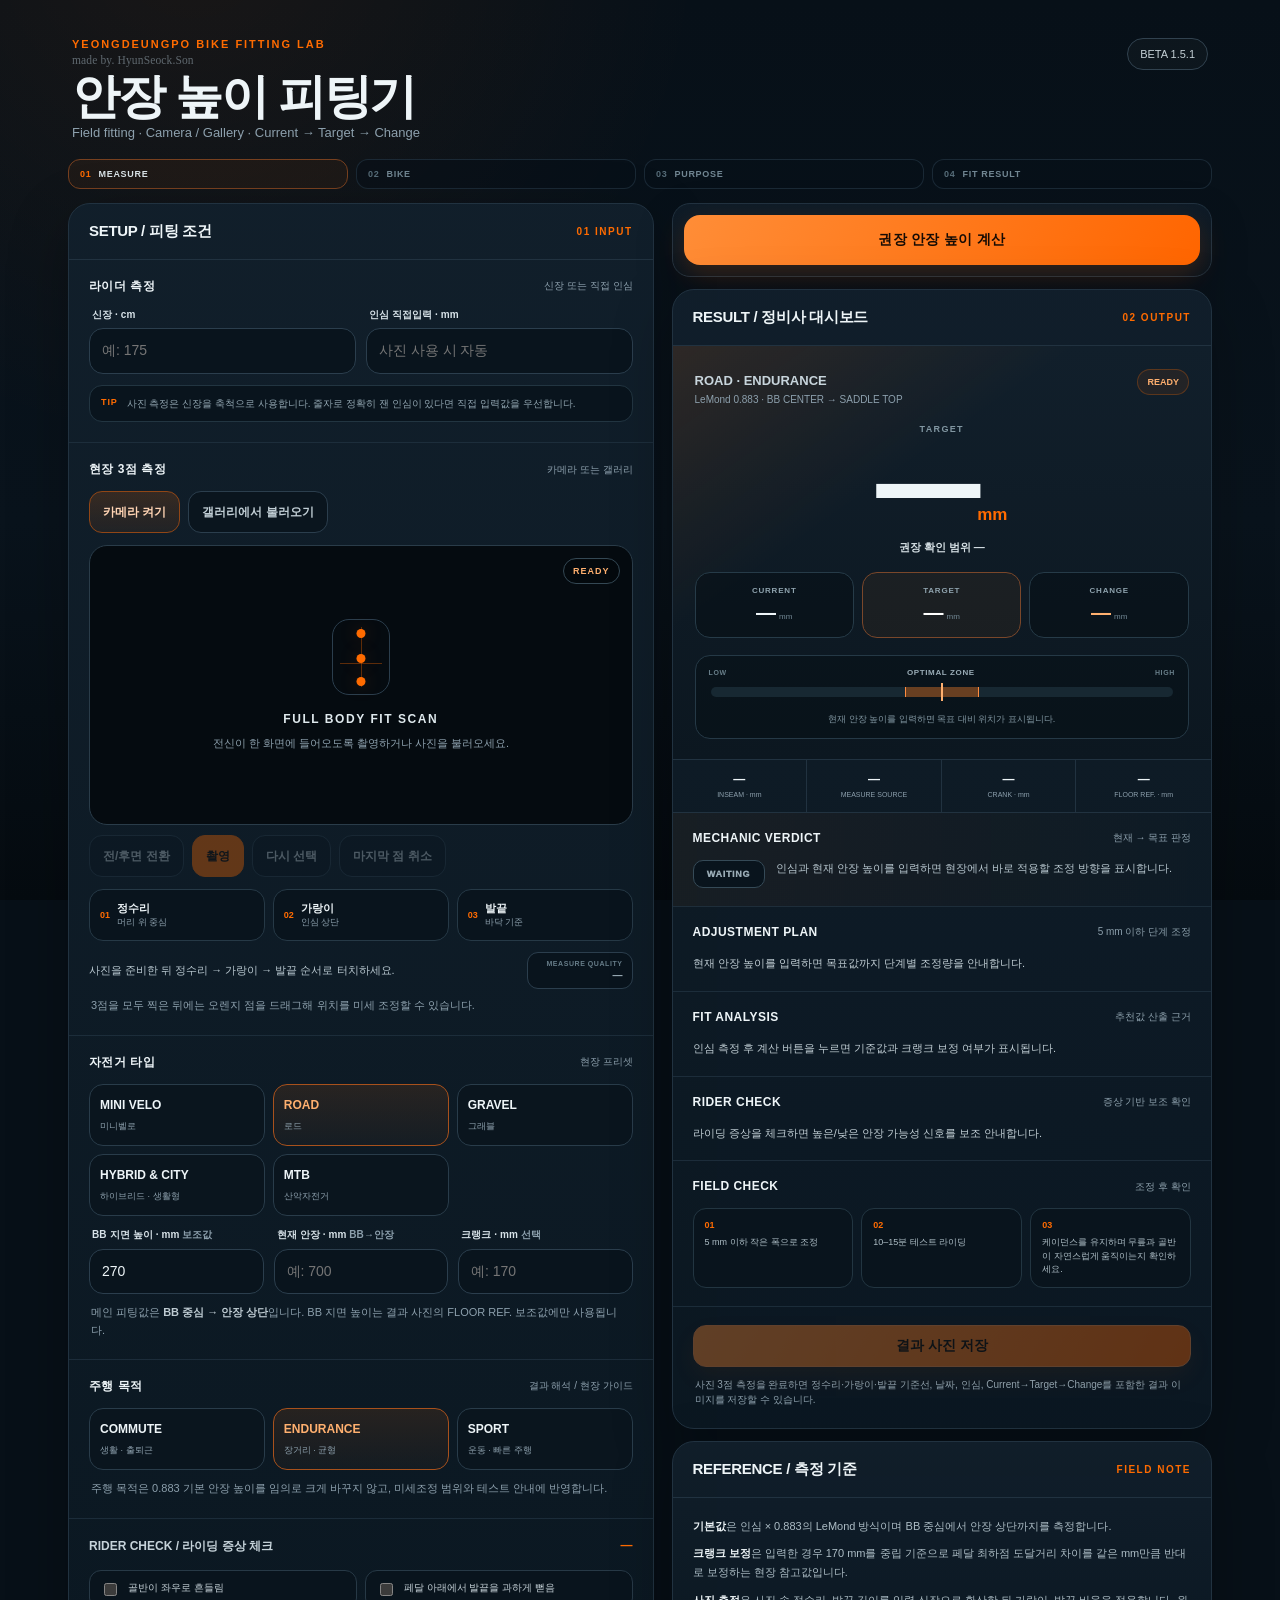
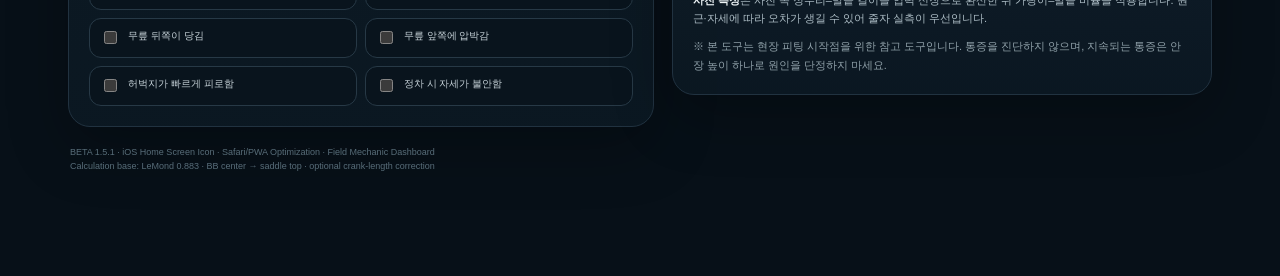
==== index.html @ a68b68be "Add files via upload Beta 1.5.1 — Add iOS home screen icon & Safari PWA polish." ====
<!doctype html>
<html lang="ko">
<head>
  <meta charset="utf-8">
  <meta name="viewport" content="width=device-width, initial-scale=1, viewport-fit=cover">
  <meta name="theme-color" content="#02070b">
  <meta name="color-scheme" content="dark">
  <meta name="application-name" content="Bike Fitting Lab">
  <meta name="apple-mobile-web-app-capable" content="yes">
  <meta name="apple-mobile-web-app-status-bar-style" content="black-translucent">
  <meta name="apple-mobile-web-app-title" content="Bike Fitting Lab">
  <meta name="mobile-web-app-capable" content="yes">
  <meta name="format-detection" content="telephone=no">
  <meta name="description" content="영등포 현장형 자전거 안장 높이 피팅 도구. 카메라·갤러리 3점 인심 측정, Current→Target→Change, 정비사 조정 가이드, 결과 사진 저장.">
  <title>YEONGDEUNGPO BIKE FITTING LAB — Beta 1.5.1</title>
  <link rel="manifest" href="./manifest.webmanifest">
  <link rel="apple-touch-icon" href="./apple-touch-icon.png">
  <link rel="apple-touch-icon" sizes="180x180" href="./icons/apple-touch-icon-180.png">
  <link rel="apple-touch-icon" sizes="167x167" href="./icons/apple-touch-icon-167.png">
  <link rel="apple-touch-icon" sizes="152x152" href="./icons/apple-touch-icon-152.png">
  <link rel="apple-touch-icon" sizes="120x120" href="./icons/apple-touch-icon-120.png">
  <link rel="icon" href="./favicon.ico" sizes="any">
  <link rel="icon" type="image/png" sizes="48x48" href="./icons/favicon-48.png">
  <link rel="icon" type="image/png" sizes="32x32" href="./icons/favicon-32.png">
  <link rel="icon" type="image/png" sizes="16x16" href="./icons/favicon-16.png">
  <link rel="stylesheet" href="./style.css">
</head>
<body>
  <div class="wrap">
    <header class="topbar">
      <div class="brand">
        <small>YEONGDEUNGPO BIKE FITTING LAB</small>
        <div class="signature">made by. HyunSeock.Son</div>
        <h1>안장 높이 피팅기</h1>
        <p>Field fitting · Camera / Gallery · Current → Target → Change</p>
      </div>
      <div class="badge" aria-label="Beta version">BETA 1.5.1</div>
    </header>

    <nav class="flowbar" aria-label="피팅 순서">
      <span class="flow active"><b>01</b> MEASURE</span>
      <span class="flow"><b>02</b> BIKE</span>
      <span class="flow"><b>03</b> PURPOSE</span>
      <span class="flow"><b>04</b> FIT RESULT</span>
    </nav>

    <aside class="ios-install-tip" id="installTip" hidden aria-label="iOS 홈 화면 설치 안내">
      <div class="install-icon" aria-hidden="true"><img src="./icons/apple-touch-icon-120.png" alt=""></div>
      <div class="install-copy">
        <b>iOS HOME SCREEN</b>
        <span>Safari 공유 → <strong>홈 화면에 추가</strong> → “웹 앱으로 열기”를 유지하면 전용 아이콘으로 앱처럼 실행됩니다.</span>
      </div>
      <button id="btnDismissInstallTip" type="button" aria-label="홈 화면 설치 안내 닫기">×</button>
    </aside>

    <main class="grid">
      <section class="card setup-card">
        <div class="head"><h2>SETUP / 피팅 조건</h2><span class="kicker">01 INPUT</span></div>

        <section class="section">
          <div class="section-title"><strong>라이더 측정</strong><span>신장 또는 직접 인심</span></div>
          <div class="fields two">
            <div class="field">
              <label for="heightCm">신장 · cm</label>
              <input id="heightCm" type="number" inputmode="decimal" min="100" max="230" step="0.1" placeholder="예: 175">
            </div>
            <div class="field">
              <label for="manualInseam">인심 직접입력 · mm</label>
              <input id="manualInseam" type="number" inputmode="decimal" min="450" max="1100" step="1" placeholder="사진 사용 시 자동">
            </div>
          </div>
          <div class="mini-note"><b>TIP</b><span>사진 측정은 신장을 축척으로 사용합니다. 줄자로 정확히 잰 인심이 있다면 직접 입력값을 우선합니다.</span></div>
        </section>

        <section class="section photo-section">
          <div class="section-title"><strong>현장 3점 측정</strong><span>카메라 또는 갤러리</span></div>
          <div class="source-actions">
            <button id="btnStartCamera" class="btn primary" type="button">카메라 켜기</button>
            <button id="btnGallery" class="btn ghost" type="button">갤러리에서 불러오기</button>
            <input id="galleryInput" class="visually-hidden" type="file" accept="image/*">
          </div>

          <div class="camera-stage" id="cameraStage">
            <video id="video" playsinline autoplay muted></video>
            <canvas id="photoCanvas" aria-label="피팅 측정 사진. 3점을 지정한 뒤 점을 드래그해 미세 보정할 수 있습니다."></canvas>
            <div class="stage-empty" id="stageEmpty">
              <div class="scan-icon" aria-hidden="true"><span></span><span></span><span></span></div>
              <b>FULL BODY FIT SCAN</b>
              <span>전신이 한 화면에 들어오도록 촬영하거나 사진을 불러오세요.</span>
            </div>
            <div class="stage-badge" id="stageBadge">READY</div>
          </div>

          <div class="camera-controls">
            <button id="btnSwitchCamera" class="btn ghost" type="button" disabled>전/후면 전환</button>
            <button id="btnCapture" class="btn accent" type="button" disabled>촬영</button>
            <button id="btnRetake" class="btn ghost" type="button" disabled>다시 선택</button>
            <button id="btnUndoPoint" class="btn ghost" type="button" disabled>마지막 점 취소</button>
          </div>

          <ol class="tap-steps" id="tapSteps">
            <li data-step="0"><span>01</span><b>정수리</b><small>머리 위 중심</small></li>
            <li data-step="1"><span>02</span><b>가랑이</b><small>인심 상단</small></li>
            <li data-step="2"><span>03</span><b>발끝</b><small>바닥 기준</small></li>
          </ol>

          <div class="measure-feedback">
            <p class="status-line" id="measureStatus">사진을 준비한 뒤 정수리 → 가랑이 → 발끝 순서로 터치하세요.</p>
            <div class="quality-pill" id="qualityPill" data-level="idle"><span>MEASURE QUALITY</span><b id="qualityText">—</b></div>
          </div>
          <p class="hint drag-hint">3점을 모두 찍은 뒤에는 오렌지 점을 드래그해 위치를 미세 조정할 수 있습니다.</p>
        </section>

        <section class="section">
          <div class="section-title"><strong>자전거 타입</strong><span>현장 프리셋</span></div>
          <div class="choice-grid" id="bikeChoices">
            <button class="choice" type="button" data-bike="minivelo" data-bb="281"><b>MINI VELO</b><span>미니벨로</span></button>
            <button class="choice active" type="button" data-bike="road" data-bb="270"><b>ROAD</b><span>로드</span></button>
            <button class="choice" type="button" data-bike="gravel" data-bb="280"><b>GRAVEL</b><span>그래블</span></button>
            <button class="choice" type="button" data-bike="hybrid" data-bb="260"><b>HYBRID & CITY</b><span>하이브리드 · 생활형</span></button>
            <button class="choice" type="button" data-bike="mtb" data-bb="300"><b>MTB</b><span>산악자전거</span></button>
          </div>

          <div class="fields three compact-top">
            <div class="field">
              <label for="bbHeight">BB 지면 높이 · mm <span>보조값</span></label>
              <input id="bbHeight" type="number" inputmode="decimal" min="200" max="400" step="1" value="270">
            </div>
            <div class="field">
              <label for="currentSaddle">현재 안장 · mm <span>BB→안장</span></label>
              <input id="currentSaddle" type="number" inputmode="decimal" min="450" max="1000" step="1" placeholder="예: 700">
            </div>
            <div class="field">
              <label for="crankLength">크랭크 · mm <span>선택</span></label>
              <input id="crankLength" type="number" inputmode="decimal" min="140" max="190" step="2.5" placeholder="예: 170">
            </div>
          </div>
          <p class="hint">메인 피팅값은 <strong>BB 중심 → 안장 상단</strong>입니다. BB 지면 높이는 결과 사진의 FLOOR REF. 보조값에만 사용됩니다.</p>
        </section>

        <section class="section">
          <div class="section-title"><strong>주행 목적</strong><span>결과 해석 / 현장 가이드</span></div>
          <div class="choice-grid purpose-grid" id="purposeChoices">
            <button class="choice" type="button" data-purpose="commute"><b>COMMUTE</b><span>생활 · 출퇴근</span></button>
            <button class="choice active" type="button" data-purpose="endurance"><b>ENDURANCE</b><span>장거리 · 균형</span></button>
            <button class="choice" type="button" data-purpose="sport"><b>SPORT</b><span>운동 · 빠른 주행</span></button>
          </div>
          <p class="hint">주행 목적은 0.883 기본 안장 높이를 임의로 크게 바꾸지 않고, 미세조정 범위와 테스트 안내에 반영합니다.</p>
        </section>

        <details class="section advanced" open>
          <summary>RIDER CHECK / 라이딩 증상 체크</summary>
          <div class="advanced-body symptom-grid" id="symptomGrid">
            <label><input type="checkbox" value="hip-rock"><span>골반이 좌우로 흔들림</span></label>
            <label><input type="checkbox" value="toe-reach"><span>페달 아래에서 발끝을 과하게 뻗음</span></label>
            <label><input type="checkbox" value="back-knee"><span>무릎 뒤쪽이 당김</span></label>
            <label><input type="checkbox" value="front-knee"><span>무릎 앞쪽에 압박감</span></label>
            <label><input type="checkbox" value="quad-fatigue"><span>허벅지가 빠르게 피로함</span></label>
            <label><input type="checkbox" value="stop-unstable"><span>정차 시 자세가 불안함</span></label>
          </div>
        </details>
      </section>

      <section class="result-column">
        <div class="result-action">
          <button id="btnCalculate" class="calc-btn" type="button">권장 안장 높이 계산</button>
        </div>

        <section class="card result-shell">
          <div class="head"><h2>RESULT / 정비사 대시보드</h2><span class="kicker">02 OUTPUT</span></div>

          <div class="hero">
            <div class="hero-top">
              <div>
                <h3 id="resultBikeLine">ROAD · ENDURANCE</h3>
                <p class="meta" id="resultMeta">LeMond 0.883 · BB CENTER → SADDLE TOP</p>
              </div>
              <div class="status" id="resultState">READY</div>
            </div>

            <div class="target-panel">
              <div class="target-label">TARGET</div>
              <div class="target-number"><span id="targetSaddle">—</span><small>mm</small></div>
              <div class="range" id="targetRange">권장 확인 범위 —</div>
            </div>

            <div class="ctc-grid" aria-label="Current Target Change">
              <div class="ctc"><span>CURRENT</span><b id="heroCurrent">—</b><small>mm</small></div>
              <div class="ctc target"><span>TARGET</span><b id="heroTarget">—</b><small>mm</small></div>
              <div class="ctc change"><span>CHANGE</span><b id="heroChange">—</b><small>mm</small></div>
            </div>

            <div class="fit-gauge" id="fitGauge" data-state="idle">
              <div class="gauge-labels"><span>LOW</span><b>OPTIMAL ZONE</b><span>HIGH</span></div>
              <div class="gauge-track">
                <div class="gauge-zone"></div>
                <div class="gauge-target"></div>
                <div class="gauge-current" id="gaugeCurrent"><i></i><span>CURRENT</span></div>
              </div>
              <div class="gauge-caption" id="gaugeCaption">현재 안장 높이를 입력하면 목표 대비 위치가 표시됩니다.</div>
            </div>
          </div>

          <div class="metric-strip">
            <div class="metric"><b id="metricInseam">—</b><span>INSEAM · mm</span></div>
            <div class="metric"><b id="metricSource">—</b><span>MEASURE SOURCE</span></div>
            <div class="metric"><b id="metricCrank">—</b><span>CRANK · mm</span></div>
            <div class="metric"><b id="metricFloor">—</b><span>FLOOR REF. · mm</span></div>
          </div>

          <div class="insight mechanic-verdict">
            <div class="section-title"><strong>MECHANIC VERDICT</strong><span>현재 → 목표 판정</span></div>
            <div class="verdict-row">
              <div class="verdict-badge" id="verdictBadge" data-verdict="idle">WAITING</div>
              <p id="verdictText">인심과 현재 안장 높이를 입력하면 현장에서 바로 적용할 조정 방향을 표시합니다.</p>
            </div>
          </div>

          <div class="insight">
            <div class="section-title"><strong>ADJUSTMENT PLAN</strong><span>5 mm 이하 단계 조정</span></div>
            <div id="adjustPlan" class="analysis-copy">현재 안장 높이를 입력하면 목표값까지 단계별 조정량을 안내합니다.</div>
          </div>

          <div class="insight">
            <div class="section-title"><strong>FIT ANALYSIS</strong><span>추천값 산출 근거</span></div>
            <div id="fitAnalysis" class="analysis-copy">인심 측정 후 계산 버튼을 누르면 기준값과 크랭크 보정 여부가 표시됩니다.</div>
          </div>

          <div class="insight">
            <div class="section-title"><strong>RIDER CHECK</strong><span>증상 기반 보조 확인</span></div>
            <div id="symptomAnalysis" class="analysis-copy">라이딩 증상을 체크하면 높은/낮은 안장 가능성 신호를 보조 안내합니다.</div>
          </div>

          <div class="insight field-check">
            <div class="section-title"><strong>FIELD CHECK</strong><span>조정 후 확인</span></div>
            <div id="fieldGuide" class="check-list">
              <div><b>01</b><span>작은 폭으로 조정</span></div>
              <div><b>02</b><span>10–15분 테스트 라이딩</span></div>
              <div><b>03</b><span>골반 흔들림·무릎 불편감 재확인</span></div>
            </div>
          </div>

          <div class="save-box">
            <button id="btnSavePhoto" class="btn save" type="button" disabled>결과 사진 저장</button>
            <p id="saveHint">사진 3점 측정을 완료하면 정수리·가랑이·발끝 기준선, 날짜, 인심, Current→Target→Change를 포함한 결과 이미지를 저장할 수 있습니다.</p>
          </div>
        </section>

        <section class="card reference-card">
          <div class="head"><h2>REFERENCE / 측정 기준</h2><span class="kicker">FIELD NOTE</span></div>
          <div class="section reference-copy">
            <p><strong>기본값</strong>은 인심 × 0.883의 LeMond 방식이며 BB 중심에서 안장 상단까지를 측정합니다.</p>
            <p><strong>크랭크 보정</strong>은 입력한 경우 170 mm를 중립 기준으로 페달 최하점 도달거리 차이를 같은 mm만큼 반대로 보정하는 현장 참고값입니다.</p>
            <p><strong>사진 측정</strong>은 사진 속 정수리–발끝 길이를 입력 신장으로 환산한 뒤 가랑이–발끝 비율을 적용합니다. 원근·자세에 따라 오차가 생길 수 있어 줄자 실측이 우선입니다.</p>
            <p class="warning">※ 본 도구는 현장 피팅 시작점을 위한 참고 도구입니다. 통증을 진단하지 않으며, 지속되는 통증은 안장 높이 하나로 원인을 단정하지 마세요.</p>
          </div>
        </section>
      </section>
    </main>

    <footer class="footer">
      <div>BETA 1.5.1 · iOS Home Screen Icon · Safari/PWA Optimization · Field Mechanic Dashboard</div>
      <div>Calculation base: LeMond 0.883 · BB center → saddle top · optional crank-length correction</div>
    </footer>
  </div>

  <canvas id="sourceCanvas" class="visually-hidden"></canvas>
  <canvas id="exportCanvas" class="visually-hidden"></canvas>
  <script src="./app.js"></script>
</body>
</html>
---- style.css ----
:root{
  --bg:#071018;
  --panel:#0d1822;
  --panel-2:#111f2b;
  --line:#213240;
  --line-soft:rgba(33,50,64,.78);
  --text:#eef5f8;
  --muted:#8da0ad;
  --faint:#647985;
  --accent:#ff6b00;
  --accent-2:#ffb06f;
  --accent-soft:rgba(255,107,0,.11);
  --ok:#75d89a;
  --warning:#ffc85b;
  --danger:#ff7272;
  --radius:22px;
  --shadow:0 20px 60px rgba(0,0,0,.28);
}
*{box-sizing:border-box}
html{margin:0;min-height:100%;background:#02070b;color-scheme:dark;overscroll-behavior-y:none}
body{margin:0;min-height:100vh;min-height:100svh;min-height:100dvh;color:var(--text);background-color:#071018;background-image:radial-gradient(circle at 15% -4rem,rgba(255,107,0,.075),transparent 32rem),linear-gradient(180deg,#071018 0%,#09131c 58%,#050b10 100%);background-repeat:no-repeat;background-attachment:fixed;font-family:-apple-system,BlinkMacSystemFont,"SF Pro Display","Pretendard","Noto Sans KR",sans-serif;overscroll-behavior-y:none;-webkit-tap-highlight-color:transparent}
body::before{content:"";position:fixed;z-index:-1;top:-50vh;right:0;bottom:-50vh;left:0;background:#02070b;pointer-events:none}
button,input{font:inherit}
button{color:inherit}
.wrap{max-width:1180px;margin:0 auto;padding:calc(20px + env(safe-area-inset-top)) calc(18px + env(safe-area-inset-right)) calc(90px + env(safe-area-inset-bottom)) calc(18px + env(safe-area-inset-left))}
.topbar{display:flex;justify-content:space-between;gap:18px;align-items:flex-start;padding:18px 4px 16px}
.brand{min-width:0}.brand small{display:block;color:var(--accent);font-size:11px;font-weight:800;letter-spacing:.18em}.signature{margin:5px 0 7px;color:#9aaab4;font-family:"Snell Roundhand","Segoe Script","Apple Chancery","Brush Script MT",cursive;font-size:11.5px;font-weight:300;line-height:1;letter-spacing:.012em;opacity:.56}.brand h1{margin:5px 0;font-size:clamp(26px,5vw,48px);line-height:.95;letter-spacing:-.045em}.brand p{margin:0;color:var(--muted);font-size:13px;line-height:1.45}.badge{flex:0 0 auto;padding:9px 12px;color:#c4d0d6;background:rgba(255,255,255,.025);border:1px solid #31424f;border-radius:999px;font-size:11px;white-space:nowrap}
.flowbar{display:grid;grid-template-columns:repeat(4,1fr);gap:8px;margin:0 0 14px}.flow{display:flex;align-items:center;gap:7px;min-width:0;padding:9px 11px;color:#718692;background:rgba(7,16,24,.46);border:1px solid rgba(33,50,64,.74);border-radius:12px;font-size:9px;font-weight:800;letter-spacing:.08em;white-space:nowrap}.flow b{color:#566c78}.flow.active{color:#dbe5e9;border-color:#77401f;background:rgba(255,107,0,.055)}.flow.active b{color:var(--accent)}
.grid{display:grid;grid-template-columns:1.04fr .96fr;gap:18px;align-items:start}.result-column{min-width:0;display:flex;flex-direction:column;gap:12px;position:sticky;top:12px}.card{overflow:hidden;background:linear-gradient(180deg,rgba(17,31,43,.96),rgba(11,24,34,.96));border:1px solid var(--line);border-radius:var(--radius);box-shadow:var(--shadow)}.card .head{display:flex;align-items:center;justify-content:space-between;padding:18px 20px;border-bottom:1px solid var(--line)}.head h2{margin:0;font-size:15px;letter-spacing:-.02em}.kicker{color:var(--accent);font-size:10px;font-weight:800;letter-spacing:.15em}
.section{padding:19px 20px 20px;border-bottom:1px solid var(--line-soft)}.section:last-child{border-bottom:0}.section-title{display:flex;justify-content:space-between;align-items:center;gap:12px;margin-bottom:14px;line-height:1.25}.section-title strong{font-size:12px;letter-spacing:.04em}.section-title span{color:var(--muted);font-size:10px;text-align:right}.fields{display:grid;grid-template-columns:repeat(3,1fr);gap:10px}.fields.two{grid-template-columns:repeat(2,1fr)}.field label{display:block;margin:0 0 7px 3px;color:#d7e2e8;font-size:10px;font-weight:850;line-height:1.35;letter-spacing:.01em}.field label span{color:var(--muted);font-weight:600}input[type="number"]{width:100%;padding:13px 12px;color:var(--text);background:#09141d;border:1px solid #2b3e4d;border-radius:14px;outline:none;font-size:14px;line-height:1.25;appearance:none}input[type="number"]:focus{border-color:#9d5427;box-shadow:0 0 0 3px rgba(255,107,0,.08)}.hint{margin:10px 2px 0;color:var(--muted);font-size:11px;line-height:1.6}.hint strong{color:#becbd2}.compact-top{margin-top:12px}.mini-note{display:flex;gap:9px;align-items:flex-start;margin-top:11px;padding:10px 11px;background:#09141d;border:1px solid #223541;border-radius:13px;color:#91a5b0;font-size:10px;line-height:1.55}.mini-note b{flex:0 0 auto;color:var(--accent);font-size:9px;letter-spacing:.1em}
.choice-grid{display:grid;grid-template-columns:repeat(3,1fr);gap:8px}.choice{padding:12px 10px;text-align:left;background:#0a151e;border:1px solid #293c4a;border-radius:14px;cursor:pointer;user-select:none;min-height:62px}.choice b{display:block;margin-bottom:3px;font-size:12px}.choice span{color:var(--muted);font-size:9px}.choice.active{background:linear-gradient(180deg,rgba(255,107,0,.11),rgba(255,107,0,.035));border-color:#a8511c}.choice.active b{color:var(--accent-2)}.choice:focus-visible,.btn:focus-visible,.calc-btn:focus-visible{outline:2px solid var(--accent);outline-offset:3px}
.btn{border:1px solid #2b3e4d;background:#0a151e;border-radius:13px;padding:11px 13px;font-size:12px;font-weight:800;cursor:pointer;min-height:42px}.btn:disabled{opacity:.35;cursor:not-allowed}.btn.primary{border-color:#914616;background:linear-gradient(180deg,rgba(255,107,0,.16),rgba(255,107,0,.07));color:#ffd4b4}.btn.accent{background:var(--accent);border-color:var(--accent);color:#130b05}.btn.ghost{color:#c1ced5}.btn.save{width:100%;background:linear-gradient(120deg,#ff8a31,#ff6500);border-color:#ff8e44;color:#150b04;font-size:14px;font-weight:900;box-shadow:0 10px 26px rgba(255,107,0,.17)}.source-actions,.camera-controls{display:flex;gap:8px;flex-wrap:wrap}.source-actions{margin-bottom:12px}.camera-controls{margin-top:10px}
.camera-stage{position:relative;overflow:hidden;min-height:280px;background:#050b10;border:1px solid #2a3c49;border-radius:18px;display:flex;align-items:center;justify-content:center}.camera-stage video,.camera-stage canvas{width:100%;height:auto;max-height:640px;object-fit:contain;display:none;background:#03070a}.camera-stage.video-mode video{display:block}.camera-stage.canvas-mode canvas{display:block;touch-action:none;cursor:crosshair}.stage-empty{position:absolute;inset:0;display:flex;flex-direction:column;align-items:center;justify-content:center;text-align:center;padding:28px;color:var(--muted);pointer-events:none}.stage-empty b{color:#dfe9ed;font-size:12px;letter-spacing:.13em}.stage-empty>span{max-width:360px;margin-top:9px;font-size:11px;line-height:1.6}.camera-stage.has-media .stage-empty{display:none}.stage-badge{position:absolute;top:12px;right:12px;padding:7px 9px;border-radius:999px;background:rgba(4,10,14,.78);border:1px solid #344854;color:var(--accent-2);font-size:9px;font-weight:900;letter-spacing:.11em;backdrop-filter:blur(7px)}.scan-icon{position:relative;width:58px;height:76px;margin-bottom:17px;border:1px solid #2b3e4d;border-radius:17px}.scan-icon::before,.scan-icon::after{content:"";position:absolute;background:rgba(255,107,0,.35)}.scan-icon::before{width:1px;top:7px;bottom:7px;left:50%}.scan-icon::after{height:1px;left:7px;right:7px;top:58%}.scan-icon span{position:absolute;left:50%;transform:translateX(-50%);width:9px;height:9px;border-radius:50%;background:var(--accent);box-shadow:0 0 18px rgba(255,107,0,.28)}.scan-icon span:nth-child(1){top:9px}.scan-icon span:nth-child(2){top:34px}.scan-icon span:nth-child(3){bottom:8px}
.tap-steps{display:grid;grid-template-columns:repeat(3,1fr);gap:8px;padding:0;margin:12px 0 0;list-style:none}.tap-steps li{padding:11px 10px;background:#09141d;border:1px solid #263946;border-radius:14px;display:grid;grid-template-columns:auto 1fr;column-gap:7px;align-items:center}.tap-steps li>span{grid-row:1/3;color:var(--accent);font-size:9px;font-weight:900}.tap-steps li b{font-size:11px}.tap-steps li small{color:var(--muted);font-size:9px}.tap-steps li.active{border-color:#a8511c;background:rgba(255,107,0,.07)}.tap-steps li.done{border-color:#476458}.tap-steps li.done>span{color:var(--ok)}.measure-feedback{display:flex;align-items:center;justify-content:space-between;gap:10px;margin-top:11px}.status-line{margin:0;color:#b9c8d0;font-size:11px;line-height:1.55;flex:1}.quality-pill{flex:0 0 auto;min-width:106px;padding:7px 9px;background:#09141d;border:1px solid #2b3e4d;border-radius:11px;text-align:right}.quality-pill span{display:block;color:#667c88;font-size:7px;font-weight:800;letter-spacing:.08em}.quality-pill b{display:block;margin-top:3px;color:#9aacb6;font-size:10px}.quality-pill[data-level="good"]{border-color:#3d6a50}.quality-pill[data-level="good"] b{color:var(--ok)}.quality-pill[data-level="check"]{border-color:#7b6330}.quality-pill[data-level="check"] b{color:var(--warning)}.quality-pill[data-level="poor"]{border-color:#754343}.quality-pill[data-level="poor"] b{color:var(--danger)}.drag-hint{margin-top:8px}
.advanced summary{color:#c6d3da;cursor:pointer;font-size:12px;font-weight:800;list-style:none}.advanced summary::-webkit-details-marker{display:none}.advanced summary::after{content:"＋";float:right;color:var(--accent)}.advanced[open] summary::after{content:"—"}.advanced-body{padding-top:15px}.symptom-grid{display:grid;grid-template-columns:1fr 1fr;gap:8px}.symptom-grid label{display:flex;gap:8px;align-items:flex-start;padding:10px;background:#09141d;border:1px solid #273946;border-radius:12px;color:#c6d2d8;font-size:10px;line-height:1.45}.symptom-grid input{accent-color:var(--accent);margin-top:2px}
.result-action{padding:11px;background:linear-gradient(180deg,rgba(15,29,40,.96),rgba(9,20,29,.96));border:1px solid var(--line);border-radius:18px;box-shadow:0 14px 38px rgba(0,0,0,.20)}.calc-btn{width:100%;min-height:50px;padding:16px 18px;color:#160b04;background:linear-gradient(120deg,#ff8d37,#ff6500);border:0;border-radius:16px;box-shadow:0 10px 26px rgba(255,107,0,.18);cursor:pointer;font-size:14px;font-weight:900;letter-spacing:.02em}.calc-btn:active{transform:translateY(1px)}.result-shell{min-height:0;display:flex;flex-direction:column}.hero{padding:23px 22px 20px;background:linear-gradient(145deg,rgba(255,107,0,.12),transparent 36%),linear-gradient(180deg,#111f2b,#0c1720)}.hero-top{display:flex;justify-content:space-between;gap:12px;align-items:flex-start}.hero h3{margin:4px 0 0;color:#c8d5dc;font-size:13px}.hero .meta{margin:6px 0 0;color:var(--muted);font-size:10px}.status{padding:7px 9px;color:var(--accent-2);background:rgba(255,107,0,.08);border:1px solid rgba(255,107,0,.26);border-radius:999px;font-size:9px;font-weight:900;white-space:nowrap}.target-panel{padding:19px 0 17px;text-align:center}.target-label{color:#8196a1;font-size:9px;font-weight:900;letter-spacing:.15em}.target-number{margin-top:7px;font-variant-numeric:tabular-nums;line-height:.88}.target-number span{font-size:clamp(64px,10vw,100px);font-weight:950;letter-spacing:-.07em}.target-number small{margin-left:8px;color:var(--accent);font-size:17px;font-weight:900}.range{margin-top:11px;color:#d6e0e5;font-size:11px;font-weight:800}.ctc-grid{display:grid;grid-template-columns:repeat(3,1fr);gap:8px}.ctc{padding:13px 9px;background:rgba(3,10,15,.42);border:1px solid #263b48;border-radius:15px;text-align:center}.ctc span{display:block;color:#8fa3ae;font-size:8px;font-weight:800;letter-spacing:.1em}.ctc b{display:inline-block;margin-top:6px;font-size:20px;font-variant-numeric:tabular-nums}.ctc small{margin-left:3px;color:#738995;font-size:8px}.ctc.target{border-color:#7a472a;background:rgba(255,107,0,.055)}.ctc.target b{color:#fff}.ctc.change b{color:var(--accent-2)}
.fit-gauge{margin-top:17px;padding:12px 13px;background:rgba(3,10,15,.32);border:1px solid #253946;border-radius:15px}.gauge-labels{display:flex;justify-content:space-between;align-items:center;color:#687e89;font-size:7px;font-weight:800;letter-spacing:.09em}.gauge-labels b{color:#9aacb6;font-size:8px}.gauge-track{position:relative;height:10px;margin:10px 2px 8px;background:#172832;border-radius:999px}.gauge-zone{position:absolute;left:42%;width:16%;top:0;bottom:0;background:rgba(255,107,0,.35);border-left:1px solid #ff8c40;border-right:1px solid #ff8c40}.gauge-target{position:absolute;left:50%;top:-4px;width:2px;height:18px;background:#ffb06f;transform:translateX(-50%)}.gauge-current{position:absolute;left:50%;top:-8px;transform:translateX(-50%);transition:left .25s ease;display:none}.gauge-current i{display:block;width:10px;height:10px;border-radius:50%;background:#eef5f8;border:2px solid #071018;box-shadow:0 0 0 1px #80939e}.gauge-current span{position:absolute;top:14px;left:50%;transform:translateX(-50%);color:#c9d4da;font-size:6px;font-style:normal;font-weight:900;white-space:nowrap}.fit-gauge[data-state="ready"] .gauge-current{display:block}.gauge-caption{margin-top:16px;color:#8297a2;font-size:9px;line-height:1.45;text-align:center}
.metric-strip{display:grid;grid-template-columns:repeat(4,1fr);border-top:1px solid var(--line);border-bottom:1px solid var(--line)}.metric{min-width:0;padding:12px 8px;text-align:center;border-right:1px solid var(--line)}.metric:last-child{border-right:0}.metric b{display:block;min-height:16px;font-size:12px;overflow:hidden;text-overflow:ellipsis;white-space:nowrap}.metric span{display:block;margin-top:3px;color:var(--muted);font-size:7px;line-height:1.25}.insight{padding:18px 20px;border-bottom:1px solid var(--line-soft)}.analysis-copy{color:#c1ced5;font-size:11px;line-height:1.72}.analysis-copy strong{color:#fff}.analysis-copy .orange{color:var(--accent-2);font-weight:850}.analysis-copy .step-row{display:grid;grid-template-columns:28px minmax(0,1fr);gap:2px 8px;align-items:center;padding:9px 0;border-bottom:1px dashed rgba(62,83,96,.45)}.analysis-copy .step-row:last-child{border-bottom:0}.analysis-copy .step-row .muted{grid-column:2;color:var(--muted);font-size:9px}.analysis-copy .step-no{color:var(--accent);font-weight:900}.mechanic-verdict{background:linear-gradient(90deg,rgba(255,107,0,.045),transparent)}.verdict-row{display:flex;gap:11px;align-items:flex-start}.verdict-row p{margin:0;color:#b8c7cf;font-size:11px;line-height:1.6}.verdict-badge{flex:0 0 auto;min-width:72px;padding:8px 9px;border:1px solid #354a57;border-radius:10px;color:#9aacb6;background:#09141d;text-align:center;font-size:9px;font-weight:950;letter-spacing:.08em}.verdict-badge[data-verdict="raise"]{color:#ffbd85;border-color:#985428;background:rgba(255,107,0,.07)}.verdict-badge[data-verdict="lower"]{color:#ffd07d;border-color:#82632a;background:rgba(255,200,91,.055)}.verdict-badge[data-verdict="hold"]{color:#91e4ad;border-color:#3b694c;background:rgba(117,216,154,.055)}.check-list{display:grid;grid-template-columns:repeat(3,1fr);gap:8px}.check-list>div{min-height:68px;padding:11px;background:#09141d;border:1px solid #223541;border-radius:13px}.check-list b{display:block;color:var(--accent);font-size:9px}.check-list span{display:block;margin-top:6px;color:#aebec6;font-size:9px;line-height:1.45}.save-box{padding:18px 20px 20px}.save-box p{margin:10px 2px 0;color:var(--muted);font-size:10px;line-height:1.55}.reference-copy{color:#adbdc6;font-size:11px;line-height:1.7}.reference-copy p{margin:0 0 9px}.reference-copy p:last-child{margin-bottom:0}.reference-copy strong{color:#edf4f7}.warning{color:#90a1aa}.footer{padding:18px 2px 12px;color:#586d79;font-size:9px;line-height:1.6}.visually-hidden{position:absolute!important;width:1px!important;height:1px!important;padding:0!important;margin:-1px!important;overflow:hidden!important;clip:rect(0,0,0,0)!important;white-space:nowrap!important;border:0!important}
@media(max-width:860px){.grid{grid-template-columns:1fr}.result-column{position:static;gap:10px}.topbar{align-items:center}.flowbar{margin-bottom:10px}.result-action{order:0}}
@media(max-width:560px){.wrap{padding:calc(10px + env(safe-area-inset-top)) calc(10px + env(safe-area-inset-right)) calc(70px + env(safe-area-inset-bottom)) calc(10px + env(safe-area-inset-left))}.topbar{padding:12px 4px 13px}.badge{display:none}.signature{margin:4px 0 6px;font-size:10.5px;opacity:.54}.brand p{font-size:11px}.flowbar{gap:5px;overflow:hidden}.flow{padding:8px 7px;font-size:7px;letter-spacing:.04em}.flow b{font-size:7px}.card{border-radius:18px}.section{padding:16px 14px 17px}.card .head{padding:15px 14px}.result-action{padding:9px;border-radius:16px}.fields,.fields.two,.fields.three{grid-template-columns:1fr 1fr}.fields.three .field:last-child{grid-column:1/-1}.choice-grid{grid-template-columns:1fr 1fr}.purpose-grid{grid-template-columns:repeat(3,1fr)}.purpose-grid .choice{padding:10px 8px;min-height:58px}.camera-stage{min-height:220px}.tap-steps{grid-template-columns:1fr}.tap-steps li{grid-template-columns:auto auto 1fr}.tap-steps li>span{grid-row:auto}.tap-steps li small{text-align:right}.measure-feedback{align-items:flex-start;flex-direction:column}.quality-pill{width:100%;text-align:left}.hero{padding:20px 14px 17px}.ctc-grid{gap:6px}.ctc{padding:11px 6px}.ctc b{font-size:17px}.metric-strip{grid-template-columns:1fr 1fr}.metric:nth-child(2){border-right:0}.metric:nth-child(-n+2){border-bottom:1px solid var(--line)}.insight,.save-box{padding-left:14px;padding-right:14px}.symptom-grid{grid-template-columns:1fr}.check-list{grid-template-columns:1fr}.check-list>div{min-height:0}.source-actions .btn{flex:1 1 45%}.camera-controls .btn{flex:1 1 46%}.verdict-row{flex-direction:column}.verdict-badge{min-width:86px}}

/* Beta 1.5.1 · iOS Safari / Home Screen refinements */
[hidden]{display:none!important}
button,.choice,summary{touch-action:manipulation}
button,.choice{-webkit-touch-callout:none;-webkit-user-select:none;user-select:none}
.ios-install-tip{display:grid;grid-template-columns:auto minmax(0,1fr) auto;align-items:center;gap:11px;margin:0 0 14px;padding:10px 11px;background:linear-gradient(110deg,rgba(255,107,0,.10),rgba(9,20,29,.96) 48%);border:1px solid rgba(255,107,0,.30);border-radius:16px;box-shadow:0 12px 28px rgba(0,0,0,.15)}
.install-icon{width:42px;height:42px;overflow:hidden;border-radius:10px;background:#05090d;box-shadow:0 0 0 1px rgba(255,107,0,.24)}
.install-icon img{display:block;width:100%;height:100%;object-fit:cover}
.install-copy{min-width:0}.install-copy b{display:block;color:var(--accent-2);font-size:8px;font-weight:900;letter-spacing:.12em}.install-copy span{display:block;margin-top:3px;color:#aebdc5;font-size:10px;line-height:1.45}.install-copy strong{color:#eef5f8}
.ios-install-tip>button{width:34px;height:34px;padding:0;border:1px solid #344754;border-radius:10px;color:#91a3ad;background:rgba(4,10,14,.55);font-size:20px;line-height:1;cursor:pointer}
html.standalone .wrap{padding-top:calc(14px + env(safe-area-inset-top))}
html.standalone .topbar{padding-top:8px}
@supports (-webkit-touch-callout:none){body{background-attachment:scroll}}
@media(max-width:560px){input[type="number"]{font-size:16px}.ios-install-tip{margin-bottom:10px}.install-copy span{font-size:9.5px}}
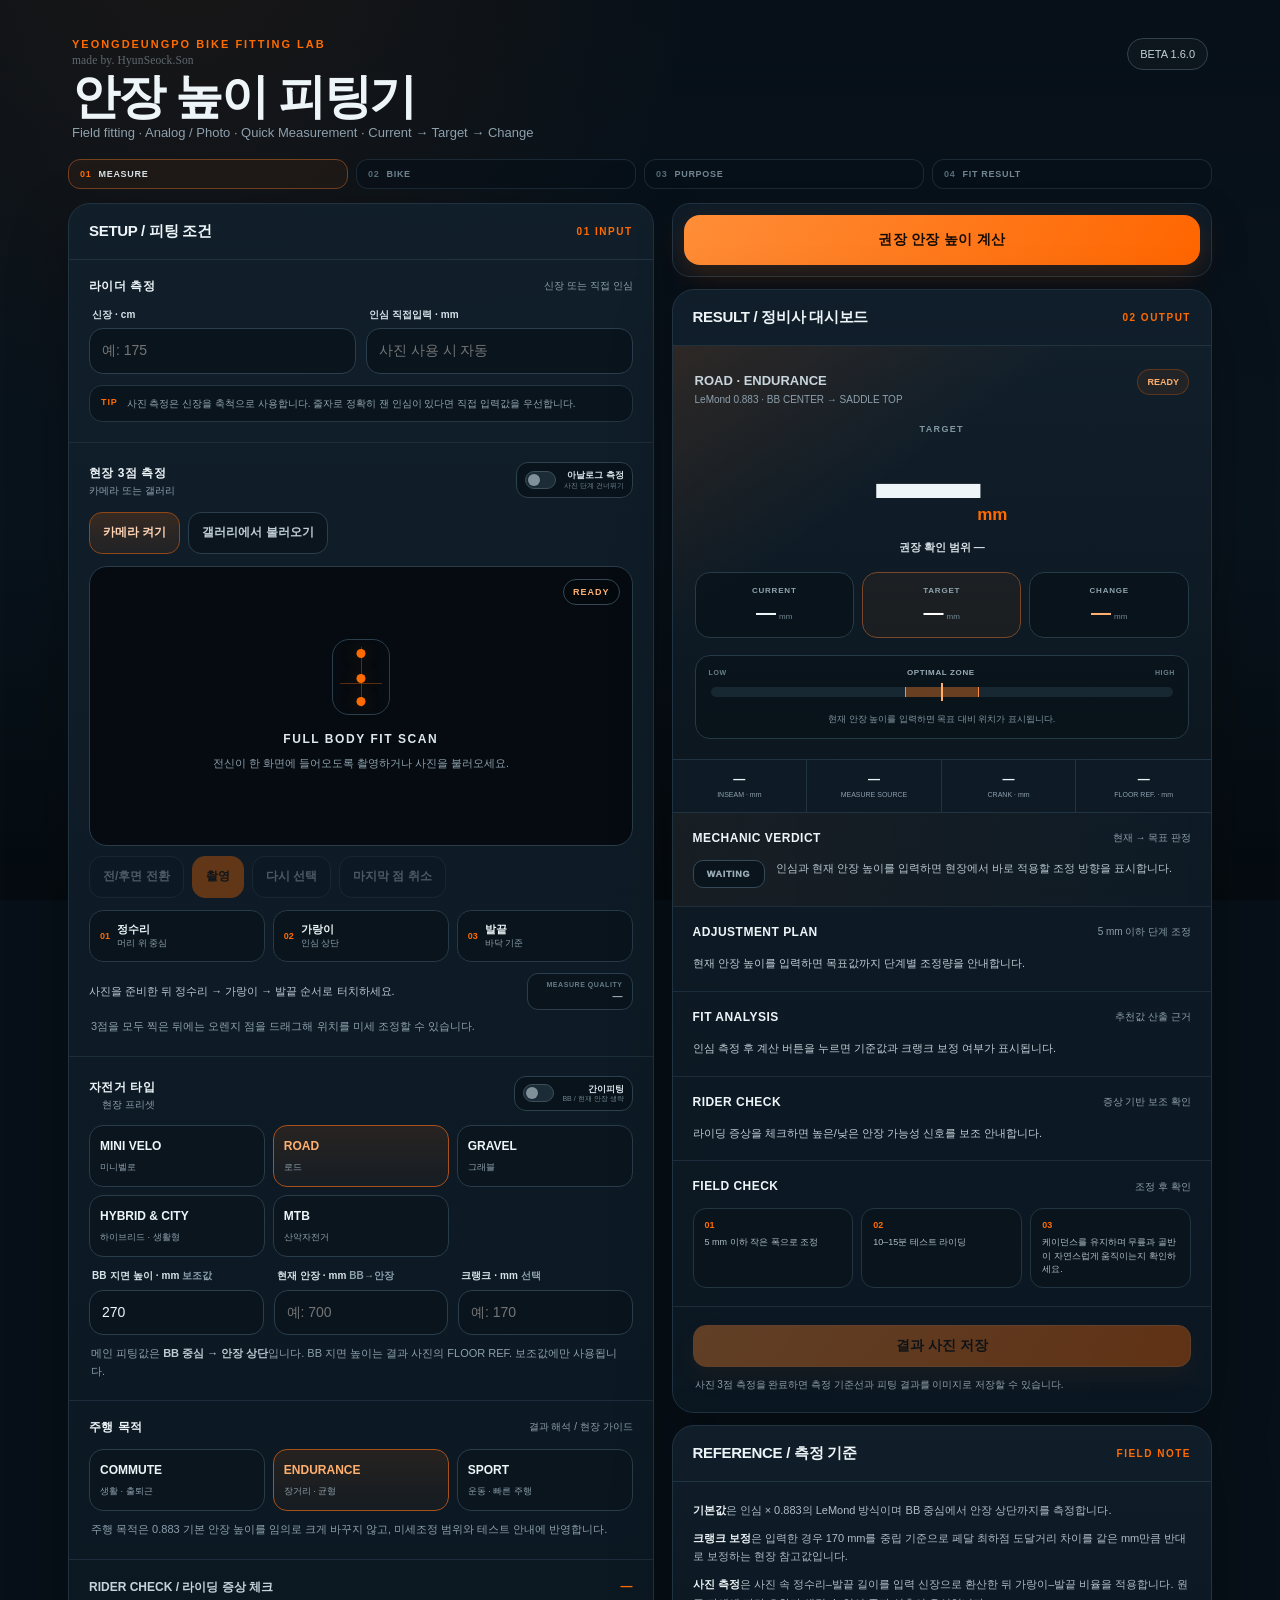
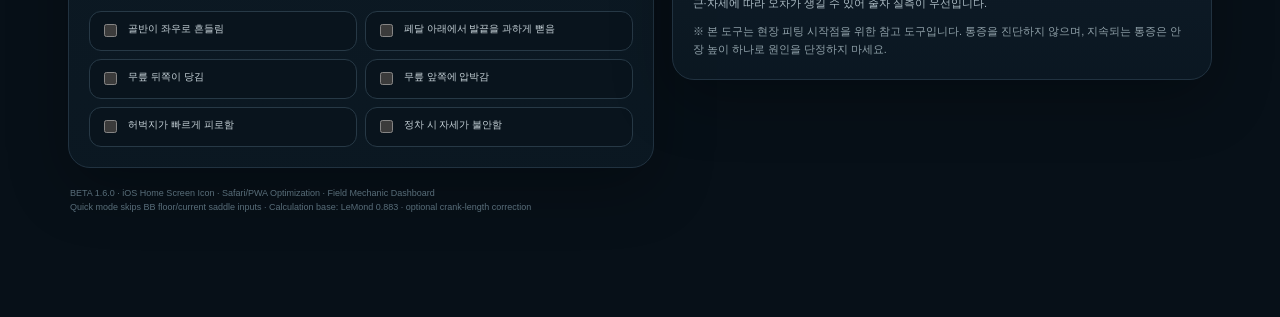
==== commit 4e068447: "Add files via upload Beta 1.6.0 — Add Analog Measurement & Quick Fitting workflow" ====
--- a/index.html
+++ b/index.html
@@ -11,8 +11,8 @@
   <meta name="apple-mobile-web-app-title" content="Bike Fitting Lab">
   <meta name="mobile-web-app-capable" content="yes">
   <meta name="format-detection" content="telephone=no">
-  <meta name="description" content="영등포 현장형 자전거 안장 높이 피팅 도구. 카메라·갤러리 3점 인심 측정, Current→Target→Change, 정비사 조정 가이드, 결과 사진 저장.">
-  <title>YEONGDEUNGPO BIKE FITTING LAB — Beta 1.5.1</title>
+  <meta name="description" content="영등포 현장형 자전거 안장 높이 피팅 도구. 아날로그 측정·간이피팅·카메라/갤러리 3점 측정·정비사 대시보드.">
+  <title>YEONGDEUNGPO BIKE FITTING LAB — Beta 1.6.0</title>
   <link rel="manifest" href="./manifest.webmanifest">
   <link rel="apple-touch-icon" href="./apple-touch-icon.png">
   <link rel="apple-touch-icon" sizes="180x180" href="./icons/apple-touch-icon-180.png">
@@ -32,9 +32,9 @@
         <small>YEONGDEUNGPO BIKE FITTING LAB</small>
         <div class="signature">made by. HyunSeock.Son</div>
         <h1>안장 높이 피팅기</h1>
-        <p>Field fitting · Camera / Gallery · Current → Target → Change</p>
+        <p>Field fitting · Analog / Photo · Quick Measurement · Current → Target → Change</p>
       </div>
-      <div class="badge" aria-label="Beta version">BETA 1.5.1</div>
+      <div class="badge" aria-label="Beta version">BETA 1.6.0</div>
     </header>
 
     <nav class="flowbar" aria-label="피팅 순서">
@@ -72,8 +72,15 @@
           <div class="mini-note"><b>TIP</b><span>사진 측정은 신장을 축척으로 사용합니다. 줄자로 정확히 잰 인심이 있다면 직접 입력값을 우선합니다.</span></div>
         </section>
 
-        <section class="section photo-section">
-          <div class="section-title"><strong>현장 3점 측정</strong><span>카메라 또는 갤러리</span></div>
+        <section class="section photo-section" id="photoSection">
+          <div class="section-title section-title-with-toggle">
+            <div><strong>현장 3점 측정</strong><span>카메라 또는 갤러리</span></div>
+            <label class="mode-switch" for="analogMode">
+              <input id="analogMode" type="checkbox">
+              <span class="switch-ui" aria-hidden="true"></span>
+              <span class="switch-copy"><b>아날로그 측정</b><small>사진 단계 건너뛰기</small></span>
+            </label>
+          </div>
           <div class="source-actions">
             <button id="btnStartCamera" class="btn primary" type="button">카메라 켜기</button>
             <button id="btnGallery" class="btn ghost" type="button">갤러리에서 불러오기</button>
@@ -112,7 +119,14 @@
         </section>
 
         <section class="section">
-          <div class="section-title"><strong>자전거 타입</strong><span>현장 프리셋</span></div>
+          <div class="section-title section-title-with-toggle">
+            <div><strong>자전거 타입</strong><span>현장 프리셋</span></div>
+            <label class="mode-switch" for="quickFitMode">
+              <input id="quickFitMode" type="checkbox">
+              <span class="switch-ui" aria-hidden="true"></span>
+              <span class="switch-copy"><b>간이피팅</b><small>BB / 현재 안장 생략</small></span>
+            </label>
+          </div>
           <div class="choice-grid" id="bikeChoices">
             <button class="choice" type="button" data-bike="minivelo" data-bb="281"><b>MINI VELO</b><span>미니벨로</span></button>
             <button class="choice active" type="button" data-bike="road" data-bb="270"><b>ROAD</b><span>로드</span></button>
@@ -122,11 +136,11 @@
           </div>
 
           <div class="fields three compact-top">
-            <div class="field">
+            <div class="field" id="bbField" data-quick-skip>
               <label for="bbHeight">BB 지면 높이 · mm <span>보조값</span></label>
               <input id="bbHeight" type="number" inputmode="decimal" min="200" max="400" step="1" value="270">
             </div>
-            <div class="field">
+            <div class="field" id="currentField" data-quick-skip>
               <label for="currentSaddle">현재 안장 · mm <span>BB→안장</span></label>
               <input id="currentSaddle" type="number" inputmode="decimal" min="450" max="1000" step="1" placeholder="예: 700">
             </div>
@@ -175,13 +189,17 @@
                 <h3 id="resultBikeLine">ROAD · ENDURANCE</h3>
                 <p class="meta" id="resultMeta">LeMond 0.883 · BB CENTER → SADDLE TOP</p>
               </div>
-              <div class="status" id="resultState">READY</div>
+              <div class="hero-statuses">
+                <div class="quick-badge" id="quickBadge" hidden>QUICK MEASUREMENT</div>
+                <div class="status" id="resultState">READY</div>
+              </div>
             </div>
 
             <div class="target-panel">
               <div class="target-label">TARGET</div>
               <div class="target-number"><span id="targetSaddle">—</span><small>mm</small></div>
               <div class="range" id="targetRange">권장 확인 범위 —</div>
+              <div class="quick-result-line" id="quickResultLine" hidden>간이 측정값: <strong>— mm</strong></div>
             </div>
 
             <div class="ctc-grid" aria-label="Current Target Change">
@@ -259,8 +277,8 @@
     </main>
 
     <footer class="footer">
-      <div>BETA 1.5.1 · iOS Home Screen Icon · Safari/PWA Optimization · Field Mechanic Dashboard</div>
-      <div>Calculation base: LeMond 0.883 · BB center → saddle top · optional crank-length correction</div>
+      <div>BETA 1.6.0 · iOS Home Screen Icon · Safari/PWA Optimization · Field Mechanic Dashboard</div>
+      <div>Quick mode skips BB floor/current saddle inputs · Calculation base: LeMond 0.883 · optional crank-length correction</div>
     </footer>
   </div>
 
--- a/style.css
+++ b/style.css
@@ -52,3 +52,12 @@
 html.standalone .topbar{padding-top:8px}
 @supports (-webkit-touch-callout:none){body{background-attachment:scroll}}
 @media(max-width:560px){input[type="number"]{font-size:16px}.ios-install-tip{margin-bottom:10px}.install-copy span{font-size:9.5px}}
+
+
+/* Beta 1.6.0 · Quick Fitting / Analog Measurement usability update */
+.section-title-with-toggle{align-items:center;gap:14px}.section-title-with-toggle>div{min-width:0}.section-title-with-toggle>div>span{display:block;margin-top:3px}
+.mode-switch{display:flex;align-items:center;gap:8px;flex:0 0 auto;padding:7px 8px;border:1px solid #2d414e;border-radius:12px;background:#08131b;cursor:pointer;transition:border-color .2s ease,background .2s ease,opacity .2s ease}.mode-switch input{position:absolute;opacity:0;pointer-events:none}.switch-ui{position:relative;width:31px;height:18px;border-radius:999px;background:#1b2c36;border:1px solid #3b4e59;transition:.2s ease}.switch-ui::after{content:"";position:absolute;top:2px;left:2px;width:12px;height:12px;border-radius:50%;background:#80919a;transition:.2s ease}.mode-switch input:checked+.switch-ui{background:rgba(255,107,0,.22);border-color:#a75724}.mode-switch input:checked+.switch-ui::after{left:15px;background:var(--accent-2);box-shadow:0 0 12px rgba(255,107,0,.28)}.switch-copy{display:grid;gap:1px;line-height:1.15}.switch-copy b{color:#d8e2e7;font-size:9px;font-weight:900;white-space:nowrap}.switch-copy small{color:#6e838f;font-size:7px;white-space:nowrap}.mode-switch:has(input:checked){border-color:rgba(255,107,0,.48);background:rgba(255,107,0,.055)}
+.photo-section.mode-disabled .source-actions,.photo-section.mode-disabled .camera-stage,.photo-section.mode-disabled .camera-controls,.photo-section.mode-disabled .tap-steps,.photo-section.mode-disabled .drag-hint{opacity:.28;filter:saturate(.3);pointer-events:none}.photo-section.mode-disabled .measure-feedback{opacity:.72}.photo-section.mode-disabled .camera-stage::after{content:"ANALOG MODE";position:absolute;z-index:6;inset:0;display:grid;place-items:center;color:#ffb06f;background:rgba(2,7,11,.54);font-size:12px;font-weight:950;letter-spacing:.14em}
+.field.quick-disabled{opacity:.42}.field.quick-disabled input{cursor:not-allowed;background:#071018;border-color:#1c2b34;color:#657984}.field.quick-disabled label::after{content:" · 간이피팅에서 생략";color:var(--accent-2);font-size:7px;font-weight:800}
+.hero-statuses{display:flex;align-items:center;justify-content:flex-end;gap:6px;flex-wrap:wrap}.quick-badge{padding:6px 8px;border-radius:999px;color:#171006;background:linear-gradient(120deg,#ffb06f,#ff7a1a);font-size:7px;font-weight:950;letter-spacing:.08em;white-space:nowrap;box-shadow:0 6px 18px rgba(255,107,0,.16)}.quick-result-line{display:inline-block;margin-top:10px;padding:7px 10px;color:#c6d3da;background:rgba(255,107,0,.07);border:1px solid rgba(255,107,0,.25);border-radius:999px;font-size:9px}.quick-result-line strong{color:#ffb06f;font-weight:950}.result-shell.quick-mode .ctc:first-child,.result-shell.quick-mode .ctc.change{opacity:.48}.result-shell.quick-mode .fit-gauge{opacity:.55}.result-shell.quick-mode .mechanic-verdict{background:linear-gradient(90deg,rgba(255,107,0,.08),transparent)}
+@media(max-width:560px){.section-title-with-toggle{align-items:flex-start;flex-direction:column}.mode-switch{width:100%;justify-content:flex-start}.switch-copy{display:flex;align-items:center;gap:6px}.switch-copy small{white-space:normal}.hero-statuses{max-width:48%}.quick-badge{white-space:normal;text-align:center;line-height:1.25}}
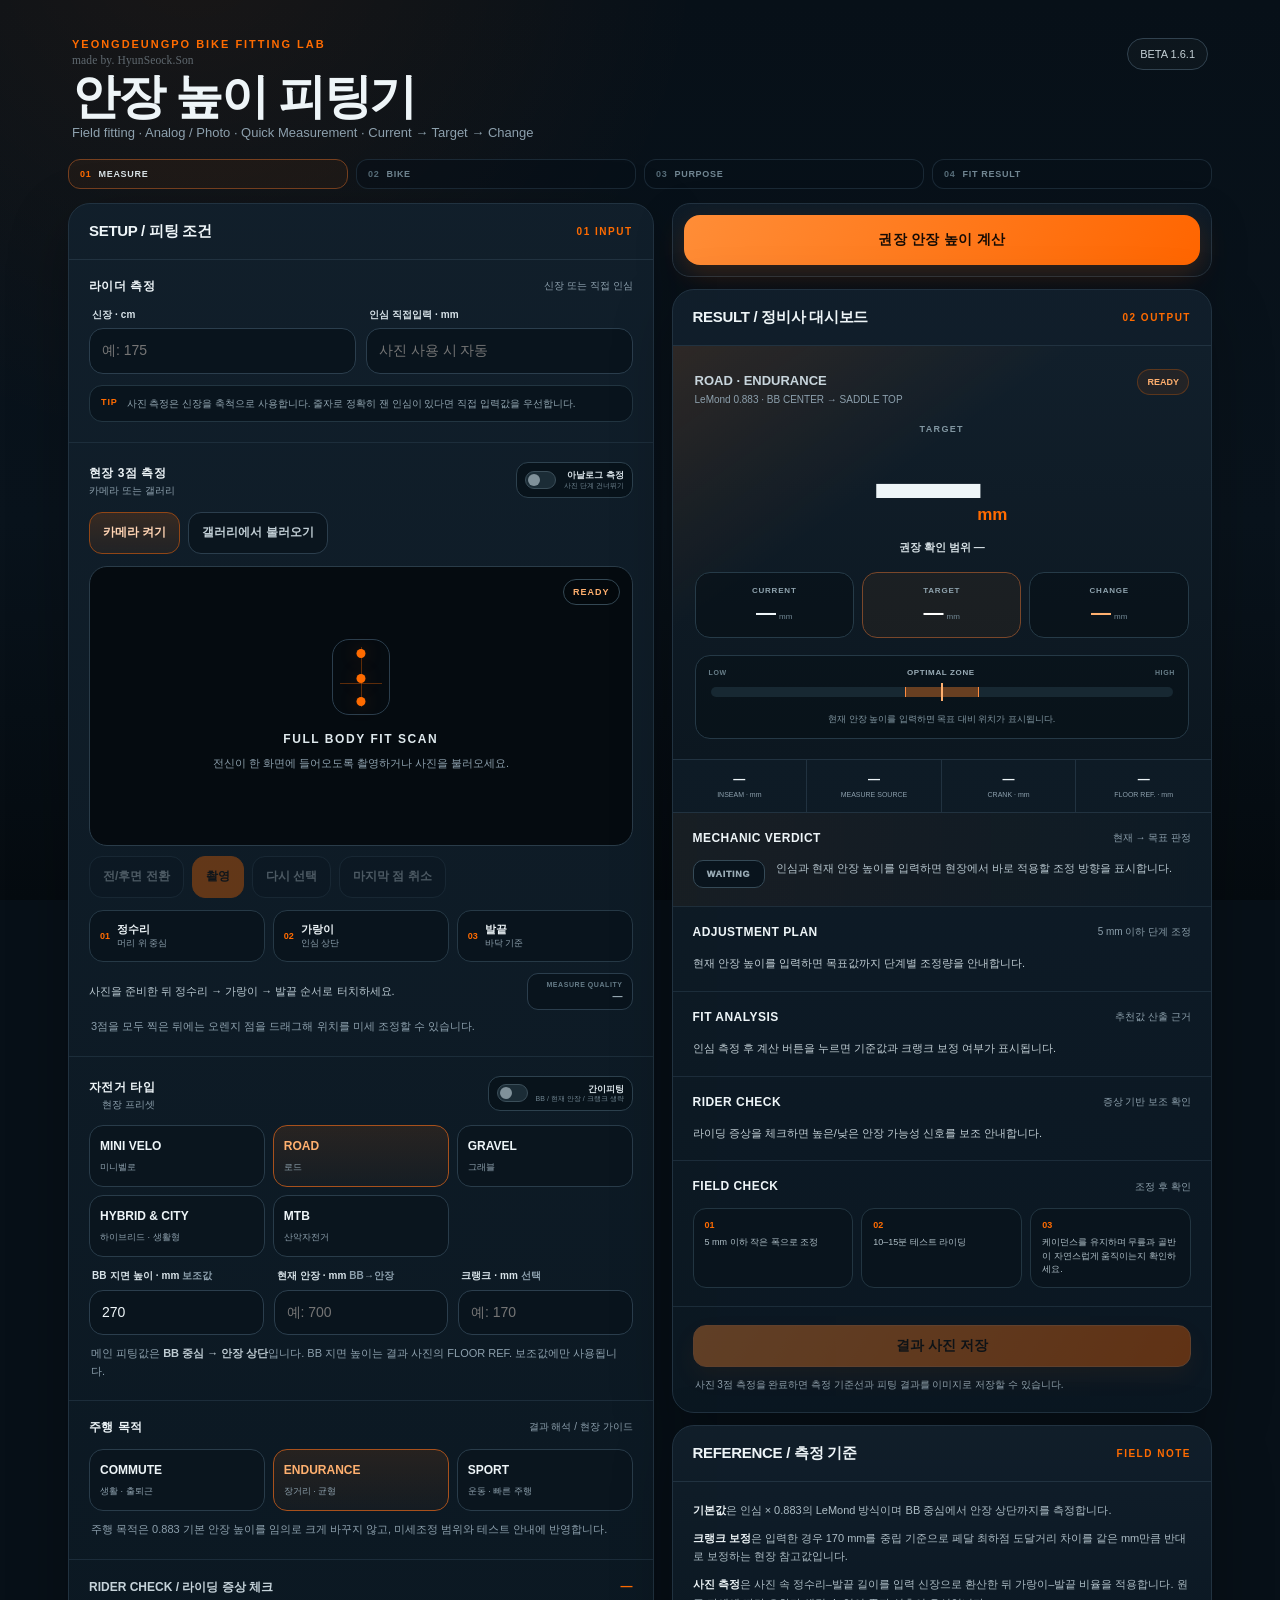
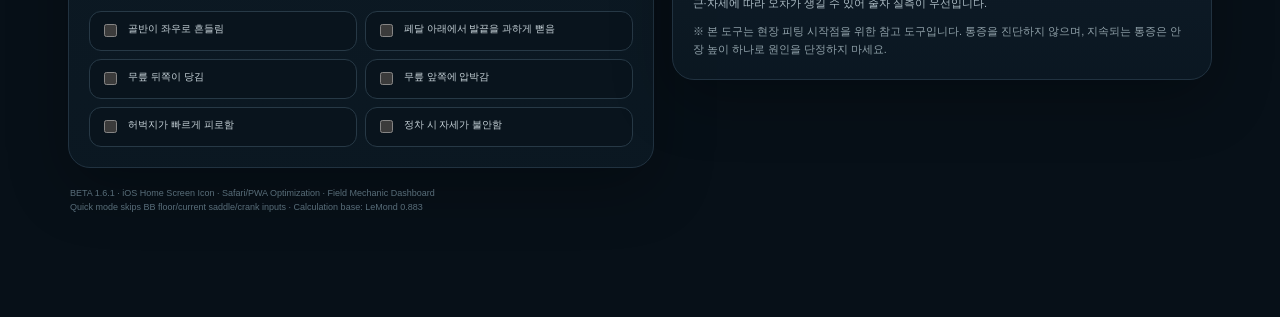
==== commit c54ed4ee: "Add files via upload Beta 1.6.1 — Fix Quick Fitting calculation & skip crank input" ====
--- a/index.html
+++ b/index.html
@@ -12,8 +12,8 @@
   <meta name="mobile-web-app-capable" content="yes">
   <meta name="format-detection" content="telephone=no">
   <meta name="description" content="영등포 현장형 자전거 안장 높이 피팅 도구. 아날로그 측정·간이피팅·카메라/갤러리 3점 측정·정비사 대시보드.">
-  <title>YEONGDEUNGPO BIKE FITTING LAB — Beta 1.6.0</title>
-  <link rel="manifest" href="./manifest.webmanifest">
+  <title>YEONGDEUNGPO BIKE FITTING LAB — Beta 1.6.1</title>
+  <link rel="manifest" href="./manifest.webmanifest?v=1.6.1">
   <link rel="apple-touch-icon" href="./apple-touch-icon.png">
   <link rel="apple-touch-icon" sizes="180x180" href="./icons/apple-touch-icon-180.png">
   <link rel="apple-touch-icon" sizes="167x167" href="./icons/apple-touch-icon-167.png">
@@ -23,7 +23,7 @@
   <link rel="icon" type="image/png" sizes="48x48" href="./icons/favicon-48.png">
   <link rel="icon" type="image/png" sizes="32x32" href="./icons/favicon-32.png">
   <link rel="icon" type="image/png" sizes="16x16" href="./icons/favicon-16.png">
-  <link rel="stylesheet" href="./style.css">
+  <link rel="stylesheet" href="./style.css?v=1.6.1">
 </head>
 <body>
   <div class="wrap">
@@ -34,7 +34,7 @@
         <h1>안장 높이 피팅기</h1>
         <p>Field fitting · Analog / Photo · Quick Measurement · Current → Target → Change</p>
       </div>
-      <div class="badge" aria-label="Beta version">BETA 1.6.0</div>
+      <div class="badge" aria-label="Beta version">BETA 1.6.1</div>
     </header>
 
     <nav class="flowbar" aria-label="피팅 순서">
@@ -124,7 +124,7 @@
             <label class="mode-switch" for="quickFitMode">
               <input id="quickFitMode" type="checkbox">
               <span class="switch-ui" aria-hidden="true"></span>
-              <span class="switch-copy"><b>간이피팅</b><small>BB / 현재 안장 생략</small></span>
+              <span class="switch-copy"><b>간이피팅</b><small>BB / 현재 안장 / 크랭크 생략</small></span>
             </label>
           </div>
           <div class="choice-grid" id="bikeChoices">
@@ -144,7 +144,7 @@
               <label for="currentSaddle">현재 안장 · mm <span>BB→안장</span></label>
               <input id="currentSaddle" type="number" inputmode="decimal" min="450" max="1000" step="1" placeholder="예: 700">
             </div>
-            <div class="field">
+            <div class="field" id="crankField" data-quick-skip>
               <label for="crankLength">크랭크 · mm <span>선택</span></label>
               <input id="crankLength" type="number" inputmode="decimal" min="140" max="190" step="2.5" placeholder="예: 170">
             </div>
@@ -277,13 +277,13 @@
     </main>
 
     <footer class="footer">
-      <div>BETA 1.6.0 · iOS Home Screen Icon · Safari/PWA Optimization · Field Mechanic Dashboard</div>
-      <div>Quick mode skips BB floor/current saddle inputs · Calculation base: LeMond 0.883 · optional crank-length correction</div>
+      <div>BETA 1.6.1 · iOS Home Screen Icon · Safari/PWA Optimization · Field Mechanic Dashboard</div>
+      <div>Quick mode skips BB floor/current saddle/crank inputs · Calculation base: LeMond 0.883</div>
     </footer>
   </div>
 
   <canvas id="sourceCanvas" class="visually-hidden"></canvas>
   <canvas id="exportCanvas" class="visually-hidden"></canvas>
-  <script src="./app.js"></script>
+  <script src="./app.js?v=1.6.1"></script>
 </body>
 </html>
--- a/style.css
+++ b/style.css
@@ -54,7 +54,7 @@
 @media(max-width:560px){input[type="number"]{font-size:16px}.ios-install-tip{margin-bottom:10px}.install-copy span{font-size:9.5px}}
 
 
-/* Beta 1.6.0 · Quick Fitting / Analog Measurement usability update */
+/* Beta 1.6.1 · Quick Fitting bugfix / crank omission / cache-bust update */
 .section-title-with-toggle{align-items:center;gap:14px}.section-title-with-toggle>div{min-width:0}.section-title-with-toggle>div>span{display:block;margin-top:3px}
 .mode-switch{display:flex;align-items:center;gap:8px;flex:0 0 auto;padding:7px 8px;border:1px solid #2d414e;border-radius:12px;background:#08131b;cursor:pointer;transition:border-color .2s ease,background .2s ease,opacity .2s ease}.mode-switch input{position:absolute;opacity:0;pointer-events:none}.switch-ui{position:relative;width:31px;height:18px;border-radius:999px;background:#1b2c36;border:1px solid #3b4e59;transition:.2s ease}.switch-ui::after{content:"";position:absolute;top:2px;left:2px;width:12px;height:12px;border-radius:50%;background:#80919a;transition:.2s ease}.mode-switch input:checked+.switch-ui{background:rgba(255,107,0,.22);border-color:#a75724}.mode-switch input:checked+.switch-ui::after{left:15px;background:var(--accent-2);box-shadow:0 0 12px rgba(255,107,0,.28)}.switch-copy{display:grid;gap:1px;line-height:1.15}.switch-copy b{color:#d8e2e7;font-size:9px;font-weight:900;white-space:nowrap}.switch-copy small{color:#6e838f;font-size:7px;white-space:nowrap}.mode-switch:has(input:checked){border-color:rgba(255,107,0,.48);background:rgba(255,107,0,.055)}
 .photo-section.mode-disabled .source-actions,.photo-section.mode-disabled .camera-stage,.photo-section.mode-disabled .camera-controls,.photo-section.mode-disabled .tap-steps,.photo-section.mode-disabled .drag-hint{opacity:.28;filter:saturate(.3);pointer-events:none}.photo-section.mode-disabled .measure-feedback{opacity:.72}.photo-section.mode-disabled .camera-stage::after{content:"ANALOG MODE";position:absolute;z-index:6;inset:0;display:grid;place-items:center;color:#ffb06f;background:rgba(2,7,11,.54);font-size:12px;font-weight:950;letter-spacing:.14em}
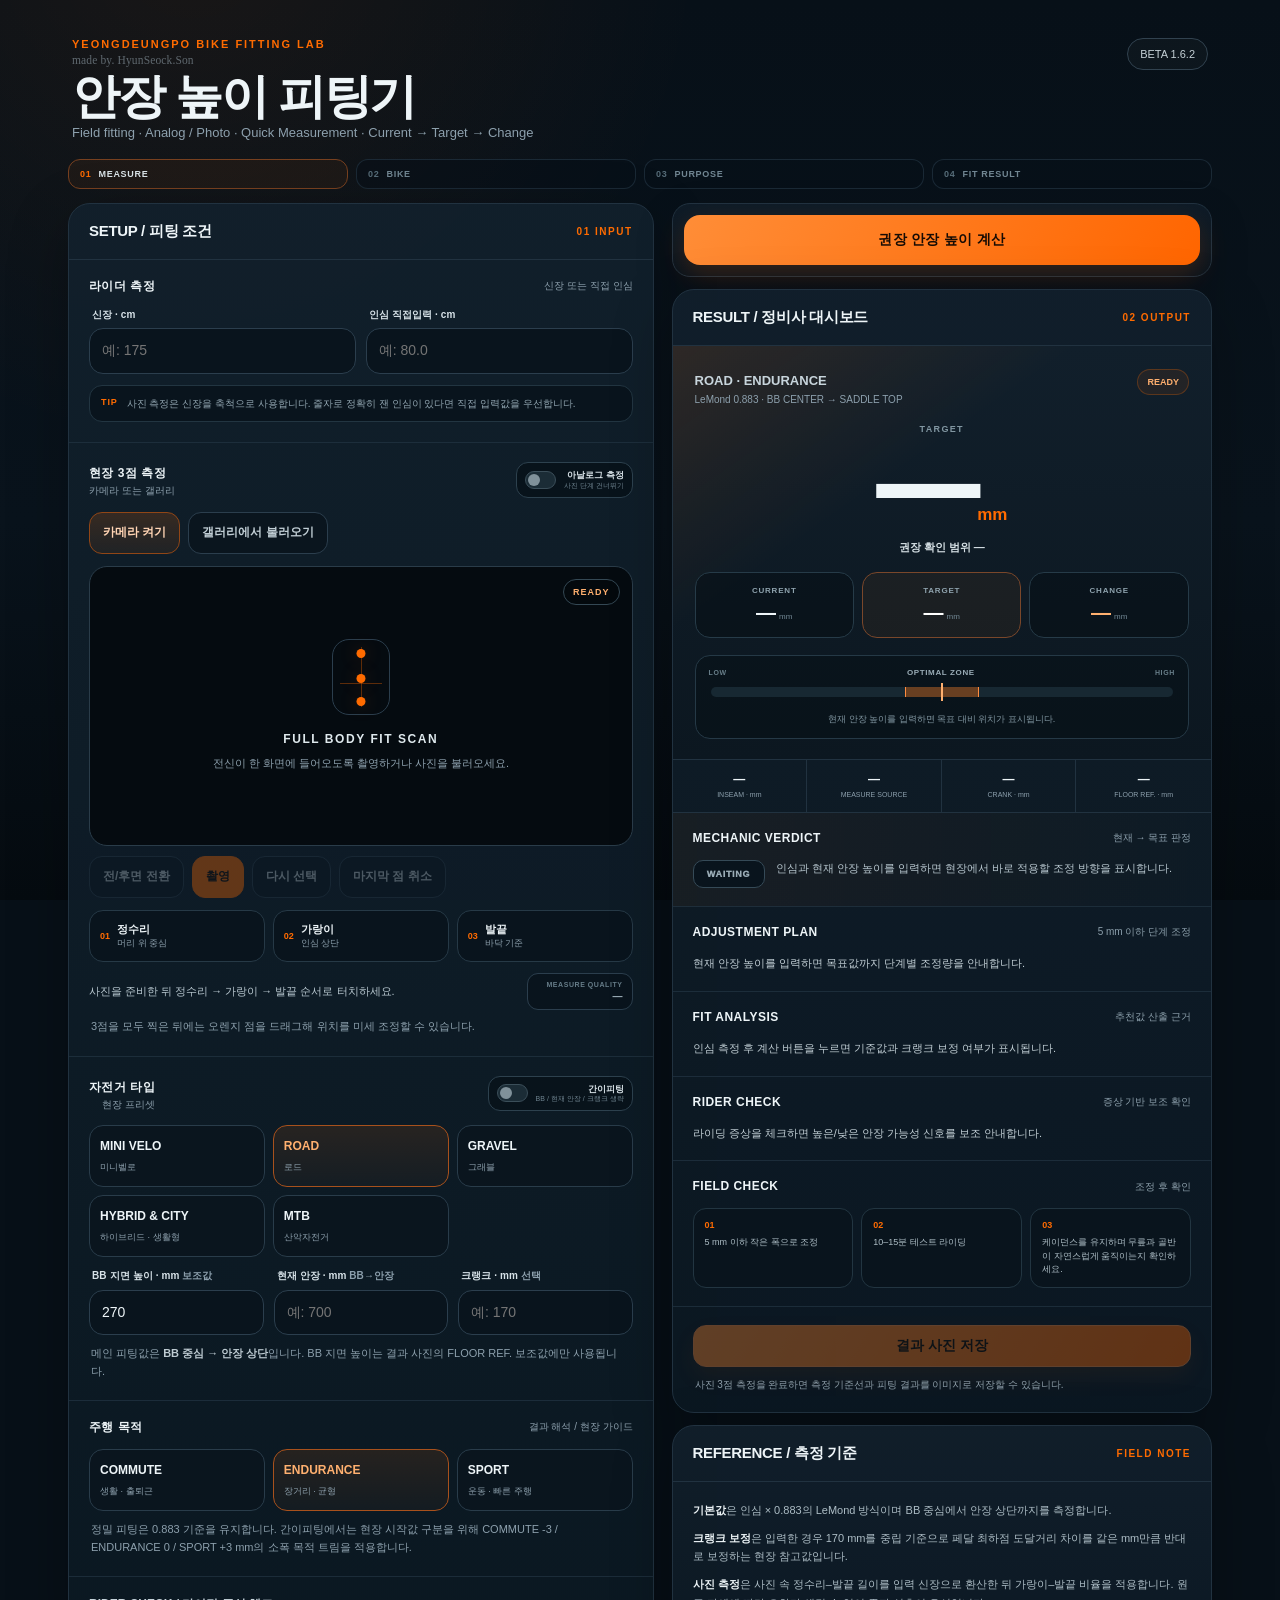
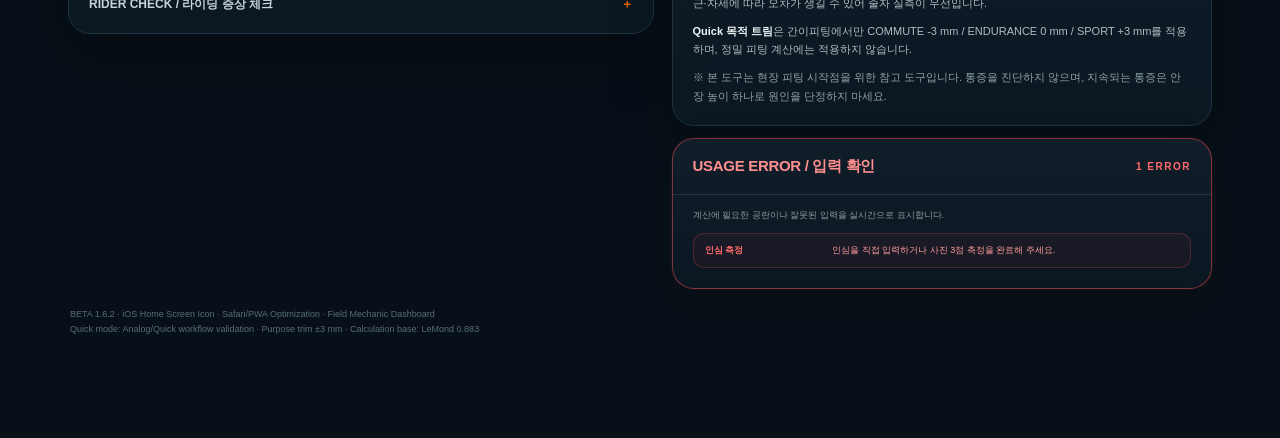
==== commit 66eddc78: "Add files via upload Beta 1.6.2 — Fix Analog Quick Fitting flow & add live Usage Error diagnostics" ====
--- a/index.html
+++ b/index.html
@@ -12,8 +12,8 @@
   <meta name="mobile-web-app-capable" content="yes">
   <meta name="format-detection" content="telephone=no">
   <meta name="description" content="영등포 현장형 자전거 안장 높이 피팅 도구. 아날로그 측정·간이피팅·카메라/갤러리 3점 측정·정비사 대시보드.">
-  <title>YEONGDEUNGPO BIKE FITTING LAB — Beta 1.6.1</title>
-  <link rel="manifest" href="./manifest.webmanifest?v=1.6.1">
+  <title>YEONGDEUNGPO BIKE FITTING LAB — Beta 1.6.2</title>
+  <link rel="manifest" href="./manifest.webmanifest?v=1.6.2-qm1">
   <link rel="apple-touch-icon" href="./apple-touch-icon.png">
   <link rel="apple-touch-icon" sizes="180x180" href="./icons/apple-touch-icon-180.png">
   <link rel="apple-touch-icon" sizes="167x167" href="./icons/apple-touch-icon-167.png">
@@ -23,7 +23,7 @@
   <link rel="icon" type="image/png" sizes="48x48" href="./icons/favicon-48.png">
   <link rel="icon" type="image/png" sizes="32x32" href="./icons/favicon-32.png">
   <link rel="icon" type="image/png" sizes="16x16" href="./icons/favicon-16.png">
-  <link rel="stylesheet" href="./style.css?v=1.6.1">
+  <link rel="stylesheet" href="./style.css?v=1.6.2-qm1">
 </head>
 <body>
   <div class="wrap">
@@ -34,7 +34,7 @@
         <h1>안장 높이 피팅기</h1>
         <p>Field fitting · Analog / Photo · Quick Measurement · Current → Target → Change</p>
       </div>
-      <div class="badge" aria-label="Beta version">BETA 1.6.1</div>
+      <div class="badge" aria-label="Beta version">BETA 1.6.2</div>
     </header>
 
     <nav class="flowbar" aria-label="피팅 순서">
@@ -65,8 +65,8 @@
               <input id="heightCm" type="number" inputmode="decimal" min="100" max="230" step="0.1" placeholder="예: 175">
             </div>
             <div class="field">
-              <label for="manualInseam">인심 직접입력 · mm</label>
-              <input id="manualInseam" type="number" inputmode="decimal" min="450" max="1100" step="1" placeholder="사진 사용 시 자동">
+              <label for="manualInseam">인심 직접입력 · cm</label>
+              <input id="manualInseam" type="number" inputmode="decimal" min="45" max="110" step="0.1" placeholder="예: 80.0">
             </div>
           </div>
           <div class="mini-note"><b>TIP</b><span>사진 측정은 신장을 축척으로 사용합니다. 줄자로 정확히 잰 인심이 있다면 직접 입력값을 우선합니다.</span></div>
@@ -159,10 +159,10 @@
             <button class="choice active" type="button" data-purpose="endurance"><b>ENDURANCE</b><span>장거리 · 균형</span></button>
             <button class="choice" type="button" data-purpose="sport"><b>SPORT</b><span>운동 · 빠른 주행</span></button>
           </div>
-          <p class="hint">주행 목적은 0.883 기본 안장 높이를 임의로 크게 바꾸지 않고, 미세조정 범위와 테스트 안내에 반영합니다.</p>
-        </section>
-
-        <details class="section advanced" open>
+          <p class="hint">정밀 피팅은 0.883 기준을 유지합니다. 간이피팅에서는 현장 시작값 구분을 위해 COMMUTE -3 / ENDURANCE 0 / SPORT +3 mm의 소폭 목적 트림을 적용합니다.</p>
+        </section>
+
+        <details class="section advanced" id="riderCheckDetails">
           <summary>RIDER CHECK / 라이딩 증상 체크</summary>
           <div class="advanced-body symptom-grid" id="symptomGrid">
             <label><input type="checkbox" value="hip-rock"><span>골반이 좌우로 흔들림</span></label>
@@ -270,20 +270,29 @@
             <p><strong>기본값</strong>은 인심 × 0.883의 LeMond 방식이며 BB 중심에서 안장 상단까지를 측정합니다.</p>
             <p><strong>크랭크 보정</strong>은 입력한 경우 170 mm를 중립 기준으로 페달 최하점 도달거리 차이를 같은 mm만큼 반대로 보정하는 현장 참고값입니다.</p>
             <p><strong>사진 측정</strong>은 사진 속 정수리–발끝 길이를 입력 신장으로 환산한 뒤 가랑이–발끝 비율을 적용합니다. 원근·자세에 따라 오차가 생길 수 있어 줄자 실측이 우선입니다.</p>
+            <p><strong>Quick 목적 트림</strong>은 간이피팅에서만 COMMUTE -3 mm / ENDURANCE 0 mm / SPORT +3 mm를 적용하며, 정밀 피팅 계산에는 적용하지 않습니다.</p>
             <p class="warning">※ 본 도구는 현장 피팅 시작점을 위한 참고 도구입니다. 통증을 진단하지 않으며, 지속되는 통증은 안장 높이 하나로 원인을 단정하지 마세요.</p>
+          </div>
+        </section>
+
+        <section class="card usage-error-card" id="usageErrorCard" data-state="error" aria-live="polite">
+          <div class="head"><h2>USAGE ERROR / 입력 확인</h2><span class="kicker" id="usageErrorState">CHECK</span></div>
+          <div class="section usage-error-body">
+            <p class="usage-error-lead">계산에 필요한 공란이나 잘못된 입력을 실시간으로 표시합니다.</p>
+            <ul id="usageErrorList" class="usage-error-list"></ul>
           </div>
         </section>
       </section>
     </main>
 
     <footer class="footer">
-      <div>BETA 1.6.1 · iOS Home Screen Icon · Safari/PWA Optimization · Field Mechanic Dashboard</div>
-      <div>Quick mode skips BB floor/current saddle/crank inputs · Calculation base: LeMond 0.883</div>
+      <div>BETA 1.6.2 · iOS Home Screen Icon · Safari/PWA Optimization · Field Mechanic Dashboard</div>
+      <div>Quick mode: Analog/Quick workflow validation · Purpose trim ±3 mm · Calculation base: LeMond 0.883</div>
     </footer>
   </div>
 
   <canvas id="sourceCanvas" class="visually-hidden"></canvas>
   <canvas id="exportCanvas" class="visually-hidden"></canvas>
-  <script src="./app.js?v=1.6.1"></script>
+  <script src="./app.js?v=1.6.2-qm1"></script>
 </body>
 </html>
--- a/style.css
+++ b/style.css
@@ -61,3 +61,7 @@
 .field.quick-disabled{opacity:.42}.field.quick-disabled input{cursor:not-allowed;background:#071018;border-color:#1c2b34;color:#657984}.field.quick-disabled label::after{content:" · 간이피팅에서 생략";color:var(--accent-2);font-size:7px;font-weight:800}
 .hero-statuses{display:flex;align-items:center;justify-content:flex-end;gap:6px;flex-wrap:wrap}.quick-badge{padding:6px 8px;border-radius:999px;color:#171006;background:linear-gradient(120deg,#ffb06f,#ff7a1a);font-size:7px;font-weight:950;letter-spacing:.08em;white-space:nowrap;box-shadow:0 6px 18px rgba(255,107,0,.16)}.quick-result-line{display:inline-block;margin-top:10px;padding:7px 10px;color:#c6d3da;background:rgba(255,107,0,.07);border:1px solid rgba(255,107,0,.25);border-radius:999px;font-size:9px}.quick-result-line strong{color:#ffb06f;font-weight:950}.result-shell.quick-mode .ctc:first-child,.result-shell.quick-mode .ctc.change{opacity:.48}.result-shell.quick-mode .fit-gauge{opacity:.55}.result-shell.quick-mode .mechanic-verdict{background:linear-gradient(90deg,rgba(255,107,0,.08),transparent)}
 @media(max-width:560px){.section-title-with-toggle{align-items:flex-start;flex-direction:column}.mode-switch{width:100%;justify-content:flex-start}.switch-copy{display:flex;align-items:center;gap:6px}.switch-copy small{white-space:normal}.hero-statuses{max-width:48%}.quick-badge{white-space:normal;text-align:center;line-height:1.25}}
+
+/* Beta 1.6.2 — live Usage Error panel */
+.usage-error-card{border-color:#3c2a2d;transition:border-color .2s ease,box-shadow .2s ease}.usage-error-card .head h2{color:#ff8f8f}.usage-error-card .head .kicker{color:#ff6b6b}.usage-error-body{padding-top:14px}.usage-error-lead{margin:0 0 10px;color:#8c9aa2;font-size:9px;line-height:1.55}.usage-error-list{display:grid;gap:7px;margin:0;padding:0;list-style:none}.usage-error-list li{display:grid;grid-template-columns:minmax(92px,.34fr) 1fr;gap:10px;padding:10px 11px;border:1px solid rgba(255,79,79,.24);border-radius:11px;background:rgba(255,56,56,.055);font-size:9px;line-height:1.45}.usage-error-list li strong{color:#ff6b6b;font-weight:950}.usage-error-list li span{color:#ff9e9e}.usage-error-card[data-state="error"]{border-color:rgba(255,79,79,.48);box-shadow:0 0 0 1px rgba(255,79,79,.05),0 14px 38px rgba(40,0,0,.12)}.usage-error-card[data-state="ready"]{border-color:#20343f}.usage-error-card[data-state="ready"] .head h2{color:#c8d6dd}.usage-error-card[data-state="ready"] .head .kicker{color:#6f8793}.usage-error-list .usage-ok{border-color:rgba(255,107,0,.18);background:rgba(255,107,0,.035)}.usage-error-list .usage-ok strong{color:#ff9a4f}.usage-error-list .usage-ok span{color:#9aacb5}
+@media(max-width:560px){.usage-error-list li{grid-template-columns:1fr;gap:3px}.usage-error-lead{font-size:9px}}
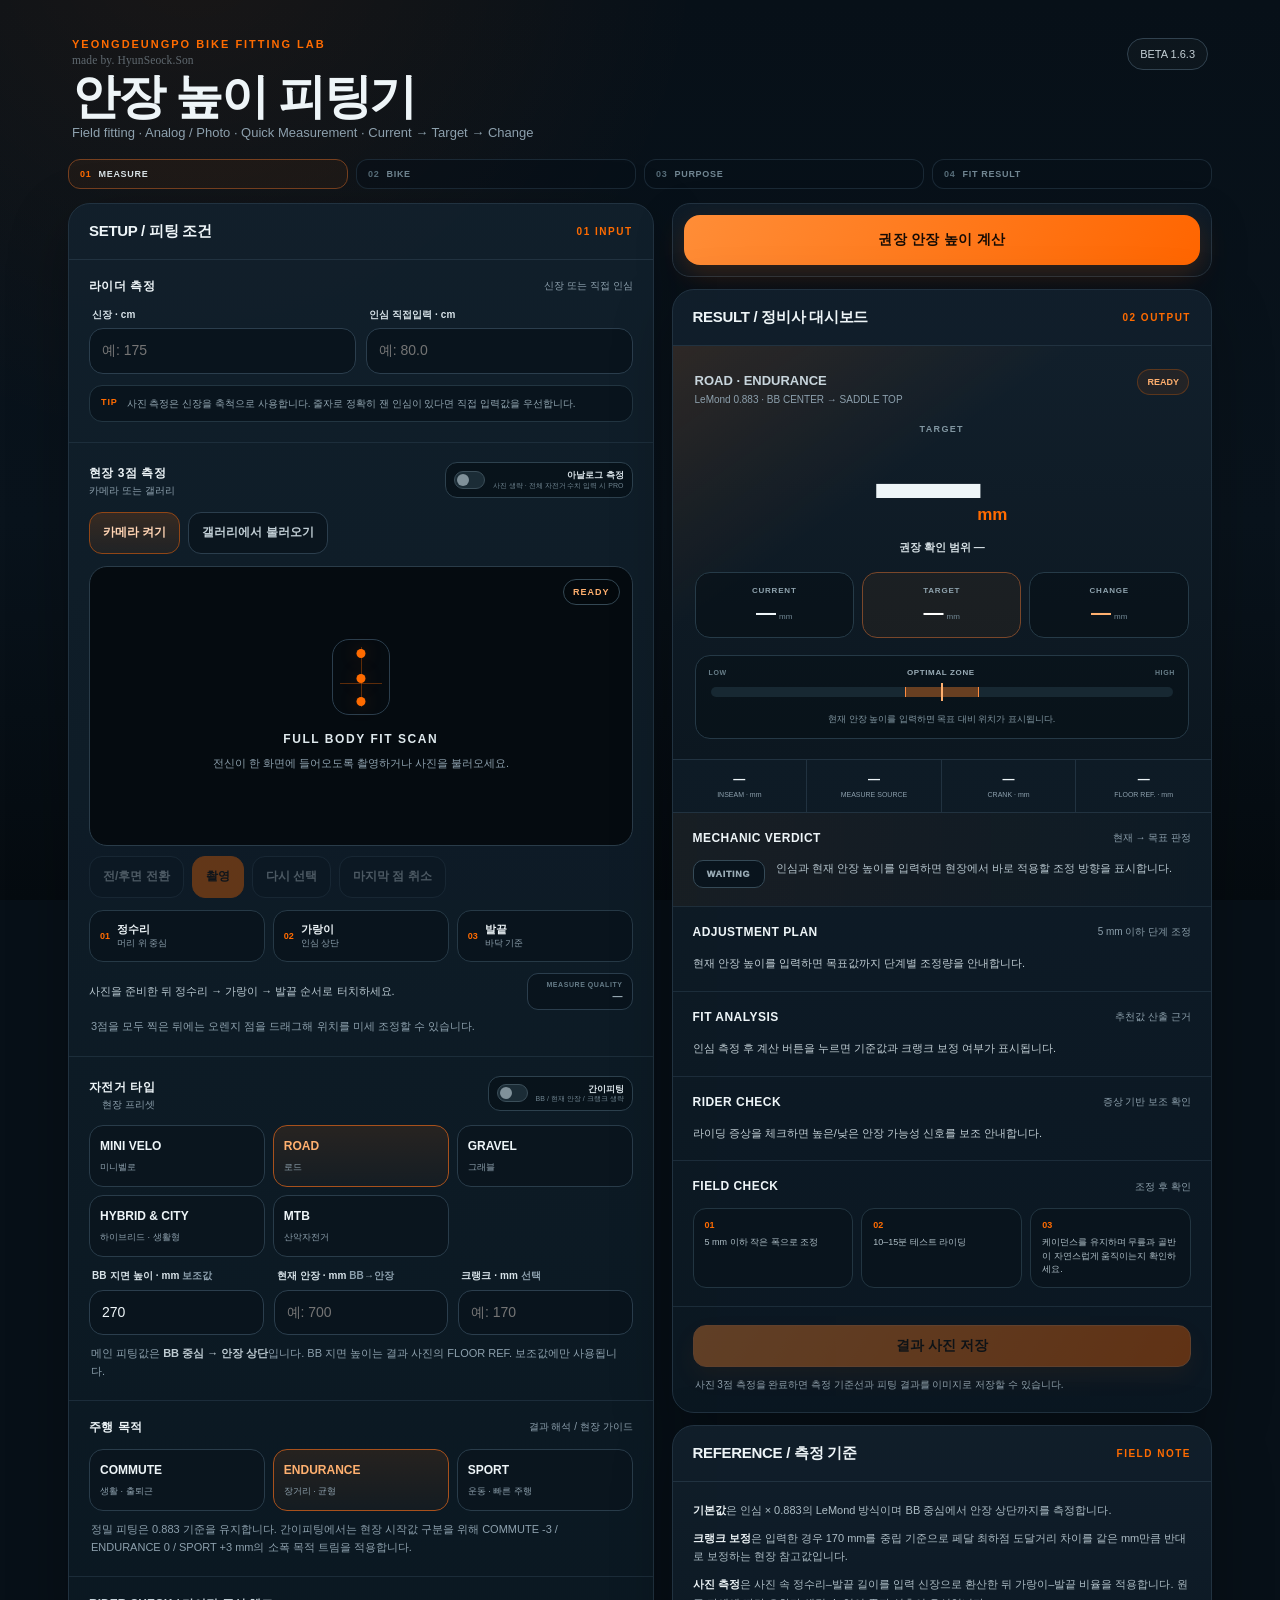
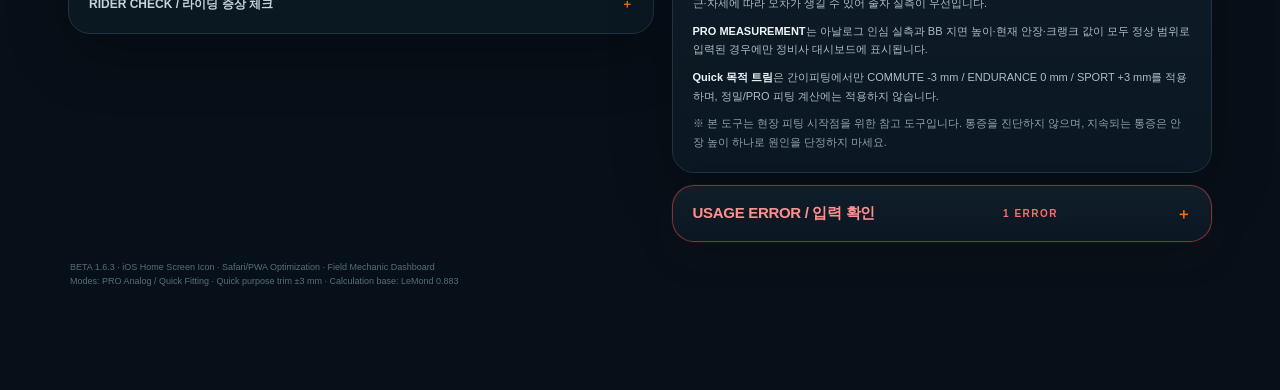
==== commit bce910cb: "Add files via upload Beta 1.6.3 — Add PRO Analog Measurement mode & collapsible Usage Error panel" ====
--- a/index.html
+++ b/index.html
@@ -12,8 +12,8 @@
   <meta name="mobile-web-app-capable" content="yes">
   <meta name="format-detection" content="telephone=no">
   <meta name="description" content="영등포 현장형 자전거 안장 높이 피팅 도구. 아날로그 측정·간이피팅·카메라/갤러리 3점 측정·정비사 대시보드.">
-  <title>YEONGDEUNGPO BIKE FITTING LAB — Beta 1.6.2</title>
-  <link rel="manifest" href="./manifest.webmanifest?v=1.6.2-qm1">
+  <title>YEONGDEUNGPO BIKE FITTING LAB — Beta 1.6.3</title>
+  <link rel="manifest" href="./manifest.webmanifest?v=1.6.3-pro1">
   <link rel="apple-touch-icon" href="./apple-touch-icon.png">
   <link rel="apple-touch-icon" sizes="180x180" href="./icons/apple-touch-icon-180.png">
   <link rel="apple-touch-icon" sizes="167x167" href="./icons/apple-touch-icon-167.png">
@@ -23,7 +23,7 @@
   <link rel="icon" type="image/png" sizes="48x48" href="./icons/favicon-48.png">
   <link rel="icon" type="image/png" sizes="32x32" href="./icons/favicon-32.png">
   <link rel="icon" type="image/png" sizes="16x16" href="./icons/favicon-16.png">
-  <link rel="stylesheet" href="./style.css?v=1.6.2-qm1">
+  <link rel="stylesheet" href="./style.css?v=1.6.3-pro1">
 </head>
 <body>
   <div class="wrap">
@@ -34,7 +34,7 @@
         <h1>안장 높이 피팅기</h1>
         <p>Field fitting · Analog / Photo · Quick Measurement · Current → Target → Change</p>
       </div>
-      <div class="badge" aria-label="Beta version">BETA 1.6.2</div>
+      <div class="badge" aria-label="Beta version">BETA 1.6.3</div>
     </header>
 
     <nav class="flowbar" aria-label="피팅 순서">
@@ -78,7 +78,7 @@
             <label class="mode-switch" for="analogMode">
               <input id="analogMode" type="checkbox">
               <span class="switch-ui" aria-hidden="true"></span>
-              <span class="switch-copy"><b>아날로그 측정</b><small>사진 단계 건너뛰기</small></span>
+              <span class="switch-copy"><b>아날로그 측정</b><small>사진 생략 · 전체 자전거 수치 입력 시 PRO</small></span>
             </label>
           </div>
           <div class="source-actions">
@@ -190,6 +190,7 @@
                 <p class="meta" id="resultMeta">LeMond 0.883 · BB CENTER → SADDLE TOP</p>
               </div>
               <div class="hero-statuses">
+                <div class="pro-badge" id="proBadge" hidden>PRO MEASUREMENT</div>
                 <div class="quick-badge" id="quickBadge" hidden>QUICK MEASUREMENT</div>
                 <div class="status" id="resultState">READY</div>
               </div>
@@ -199,6 +200,7 @@
               <div class="target-label">TARGET</div>
               <div class="target-number"><span id="targetSaddle">—</span><small>mm</small></div>
               <div class="range" id="targetRange">권장 확인 범위 —</div>
+              <div class="pro-result-line" id="proResultLine" hidden>전문가 측정값: <strong>— mm</strong></div>
               <div class="quick-result-line" id="quickResultLine" hidden>간이 측정값: <strong>— mm</strong></div>
             </div>
 
@@ -270,29 +272,30 @@
             <p><strong>기본값</strong>은 인심 × 0.883의 LeMond 방식이며 BB 중심에서 안장 상단까지를 측정합니다.</p>
             <p><strong>크랭크 보정</strong>은 입력한 경우 170 mm를 중립 기준으로 페달 최하점 도달거리 차이를 같은 mm만큼 반대로 보정하는 현장 참고값입니다.</p>
             <p><strong>사진 측정</strong>은 사진 속 정수리–발끝 길이를 입력 신장으로 환산한 뒤 가랑이–발끝 비율을 적용합니다. 원근·자세에 따라 오차가 생길 수 있어 줄자 실측이 우선입니다.</p>
-            <p><strong>Quick 목적 트림</strong>은 간이피팅에서만 COMMUTE -3 mm / ENDURANCE 0 mm / SPORT +3 mm를 적용하며, 정밀 피팅 계산에는 적용하지 않습니다.</p>
+            <p><strong>PRO MEASUREMENT</strong>는 아날로그 인심 실측과 BB 지면 높이·현재 안장·크랭크 값이 모두 정상 범위로 입력된 경우에만 정비사 대시보드에 표시됩니다.</p>
+            <p><strong>Quick 목적 트림</strong>은 간이피팅에서만 COMMUTE -3 mm / ENDURANCE 0 mm / SPORT +3 mm를 적용하며, 정밀/PRO 피팅 계산에는 적용하지 않습니다.</p>
             <p class="warning">※ 본 도구는 현장 피팅 시작점을 위한 참고 도구입니다. 통증을 진단하지 않으며, 지속되는 통증은 안장 높이 하나로 원인을 단정하지 마세요.</p>
           </div>
         </section>
 
-        <section class="card usage-error-card" id="usageErrorCard" data-state="error" aria-live="polite">
-          <div class="head"><h2>USAGE ERROR / 입력 확인</h2><span class="kicker" id="usageErrorState">CHECK</span></div>
+        <details class="card usage-error-card" id="usageErrorCard" data-state="error" aria-live="polite">
+          <summary class="head usage-error-summary"><h2>USAGE ERROR / 입력 확인</h2><span class="kicker" id="usageErrorState">CHECK</span></summary>
           <div class="section usage-error-body">
-            <p class="usage-error-lead">계산에 필요한 공란이나 잘못된 입력을 실시간으로 표시합니다.</p>
+            <p class="usage-error-lead">계산에 필요한 공란이나 잘못된 입력을 실시간으로 표시합니다. 헤더를 눌러 접거나 펼칠 수 있습니다.</p>
             <ul id="usageErrorList" class="usage-error-list"></ul>
           </div>
-        </section>
+        </details>
       </section>
     </main>
 
     <footer class="footer">
-      <div>BETA 1.6.2 · iOS Home Screen Icon · Safari/PWA Optimization · Field Mechanic Dashboard</div>
-      <div>Quick mode: Analog/Quick workflow validation · Purpose trim ±3 mm · Calculation base: LeMond 0.883</div>
+      <div>BETA 1.6.3 · iOS Home Screen Icon · Safari/PWA Optimization · Field Mechanic Dashboard</div>
+      <div>Modes: PRO Analog / Quick Fitting · Quick purpose trim ±3 mm · Calculation base: LeMond 0.883</div>
     </footer>
   </div>
 
   <canvas id="sourceCanvas" class="visually-hidden"></canvas>
   <canvas id="exportCanvas" class="visually-hidden"></canvas>
-  <script src="./app.js?v=1.6.2-qm1"></script>
+  <script src="./app.js?v=1.6.3-pro1"></script>
 </body>
 </html>
--- a/style.css
+++ b/style.css
@@ -65,3 +65,9 @@
 /* Beta 1.6.2 — live Usage Error panel */
 .usage-error-card{border-color:#3c2a2d;transition:border-color .2s ease,box-shadow .2s ease}.usage-error-card .head h2{color:#ff8f8f}.usage-error-card .head .kicker{color:#ff6b6b}.usage-error-body{padding-top:14px}.usage-error-lead{margin:0 0 10px;color:#8c9aa2;font-size:9px;line-height:1.55}.usage-error-list{display:grid;gap:7px;margin:0;padding:0;list-style:none}.usage-error-list li{display:grid;grid-template-columns:minmax(92px,.34fr) 1fr;gap:10px;padding:10px 11px;border:1px solid rgba(255,79,79,.24);border-radius:11px;background:rgba(255,56,56,.055);font-size:9px;line-height:1.45}.usage-error-list li strong{color:#ff6b6b;font-weight:950}.usage-error-list li span{color:#ff9e9e}.usage-error-card[data-state="error"]{border-color:rgba(255,79,79,.48);box-shadow:0 0 0 1px rgba(255,79,79,.05),0 14px 38px rgba(40,0,0,.12)}.usage-error-card[data-state="ready"]{border-color:#20343f}.usage-error-card[data-state="ready"] .head h2{color:#c8d6dd}.usage-error-card[data-state="ready"] .head .kicker{color:#6f8793}.usage-error-list .usage-ok{border-color:rgba(255,107,0,.18);background:rgba(255,107,0,.035)}.usage-error-list .usage-ok strong{color:#ff9a4f}.usage-error-list .usage-ok span{color:#9aacb5}
 @media(max-width:560px){.usage-error-list li{grid-template-columns:1fr;gap:3px}.usage-error-lead{font-size:9px}}
+
+/* Beta 1.6.3 — Professional analog measurement state + collapsible usage panel */
+.pro-badge{padding:6px 8px;border:1px solid rgba(255,176,111,.48);border-radius:999px;color:#ffd0a8;background:rgba(255,107,0,.08);font-size:7px;font-weight:950;letter-spacing:.08em;white-space:nowrap;box-shadow:inset 0 0 0 1px rgba(255,107,0,.04)}
+.pro-result-line{display:inline-block;margin-top:10px;padding:7px 10px;color:#d9e2e6;background:rgba(255,107,0,.045);border:1px solid rgba(255,176,111,.3);border-radius:999px;font-size:9px}.pro-result-line strong{color:#ffc08b;font-weight:950}.result-shell.professional-mode .mechanic-verdict{background:linear-gradient(90deg,rgba(255,107,0,.055),transparent)}
+.usage-error-card>summary{cursor:pointer;list-style:none}.usage-error-card>summary::-webkit-details-marker{display:none}.usage-error-summary::after{content:"＋";margin-left:auto;color:var(--accent);font-size:15px;font-weight:700;line-height:1}.usage-error-card[open] .usage-error-summary::after{content:"—"}.usage-error-card:not([open]){padding-bottom:0}.usage-error-card:not([open]) .usage-error-summary{border-bottom:0}.usage-error-summary h2{margin-right:auto}.usage-error-summary .kicker{margin-left:10px}
+@media(max-width:560px){.pro-badge{white-space:normal;text-align:center;line-height:1.25}.usage-error-summary::after{font-size:13px}}
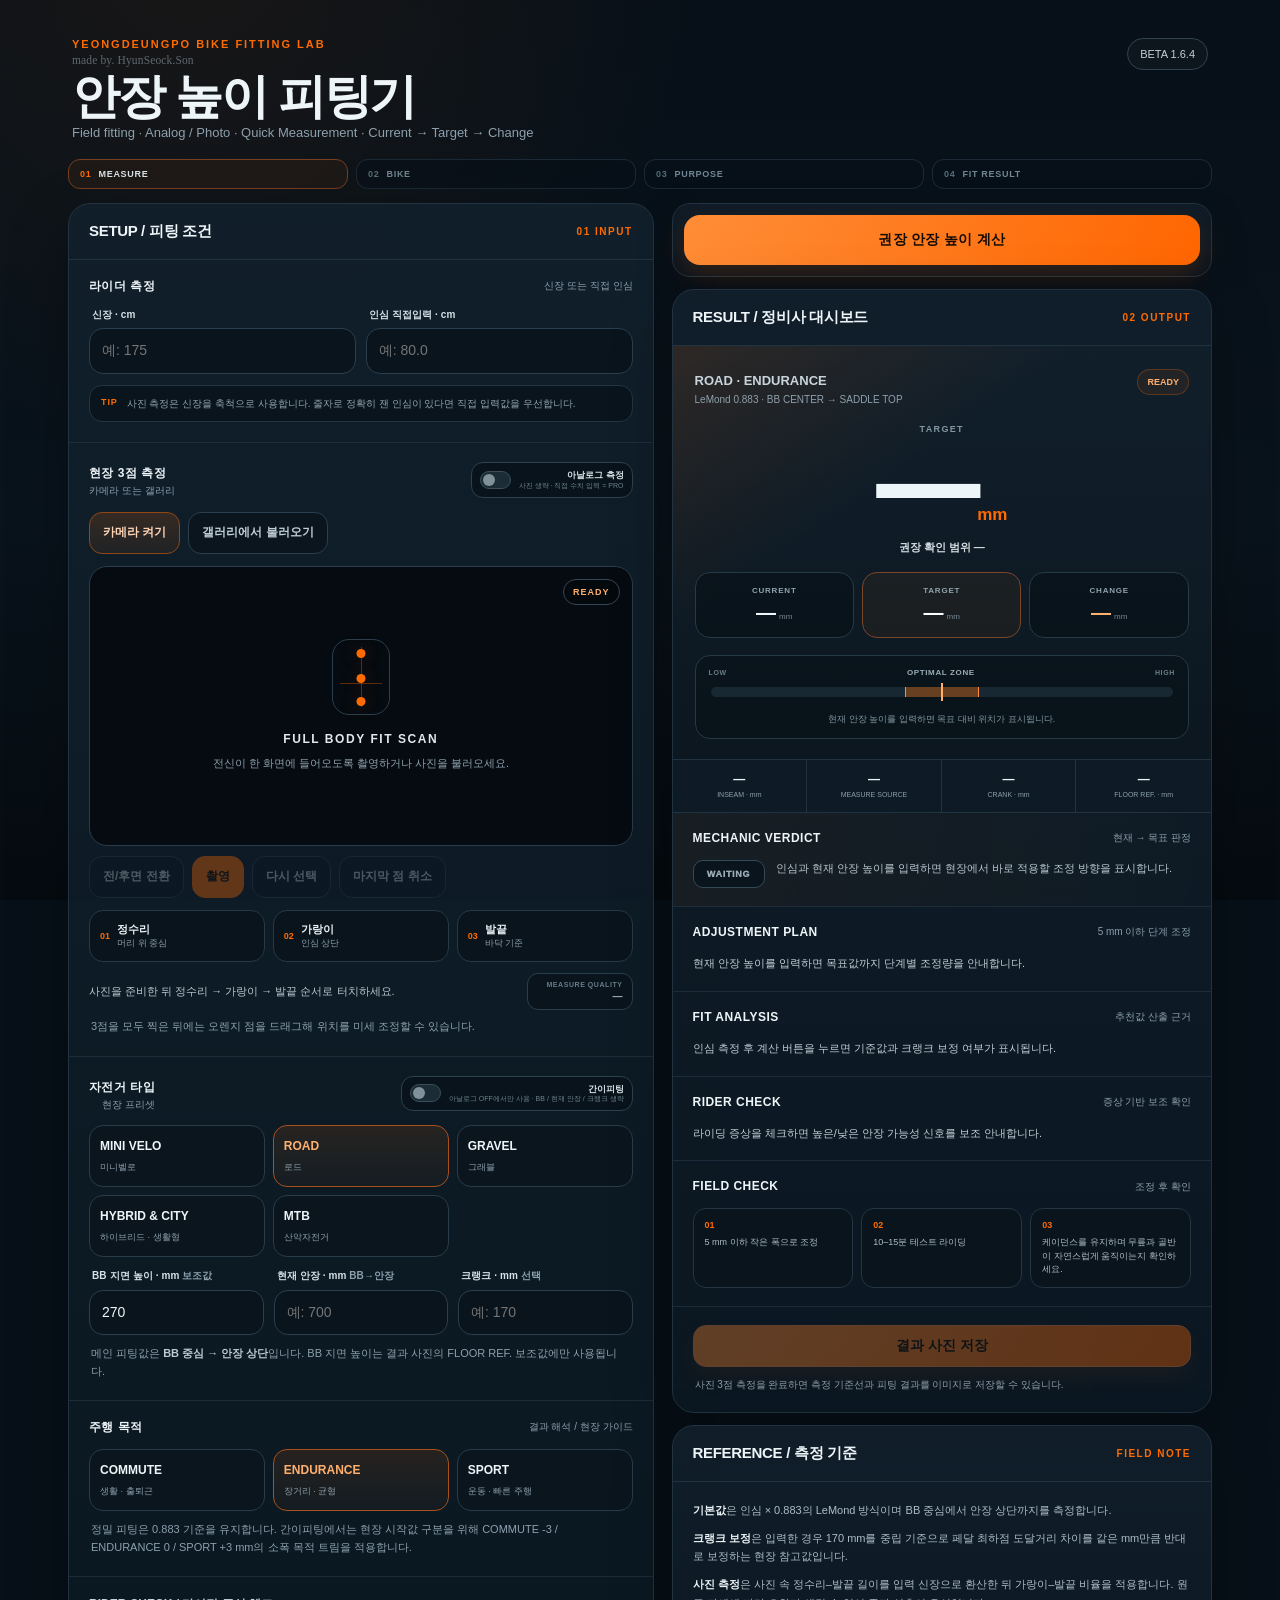
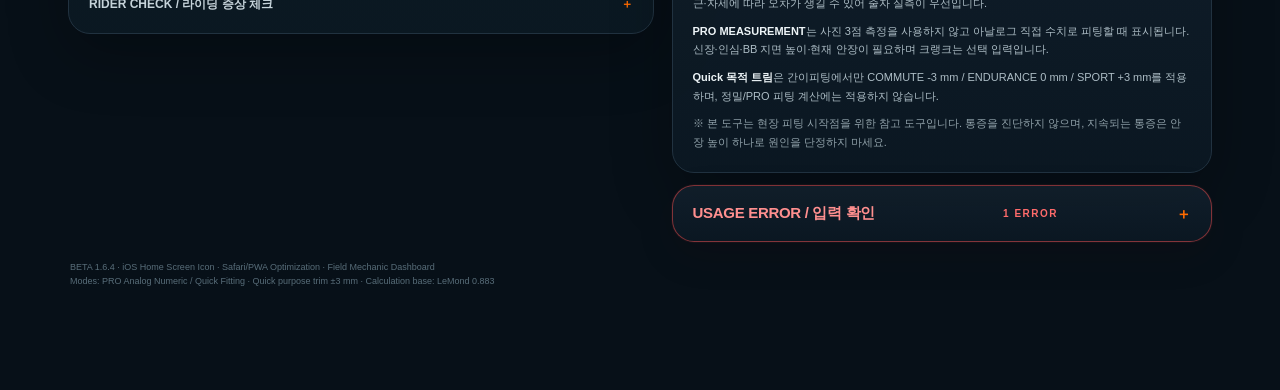
==== commit d87d3560: "Add files via upload Beta 1.6.4 — Fix PRO measurement classification and prevent Quick mode conflict" ====
--- a/index.html
+++ b/index.html
@@ -12,8 +12,8 @@
   <meta name="mobile-web-app-capable" content="yes">
   <meta name="format-detection" content="telephone=no">
   <meta name="description" content="영등포 현장형 자전거 안장 높이 피팅 도구. 아날로그 측정·간이피팅·카메라/갤러리 3점 측정·정비사 대시보드.">
-  <title>YEONGDEUNGPO BIKE FITTING LAB — Beta 1.6.3</title>
-  <link rel="manifest" href="./manifest.webmanifest?v=1.6.3-pro1">
+  <title>YEONGDEUNGPO BIKE FITTING LAB — Beta 1.6.4</title>
+  <link rel="manifest" href="./manifest.webmanifest?v=1.6.4-profix1">
   <link rel="apple-touch-icon" href="./apple-touch-icon.png">
   <link rel="apple-touch-icon" sizes="180x180" href="./icons/apple-touch-icon-180.png">
   <link rel="apple-touch-icon" sizes="167x167" href="./icons/apple-touch-icon-167.png">
@@ -23,7 +23,7 @@
   <link rel="icon" type="image/png" sizes="48x48" href="./icons/favicon-48.png">
   <link rel="icon" type="image/png" sizes="32x32" href="./icons/favicon-32.png">
   <link rel="icon" type="image/png" sizes="16x16" href="./icons/favicon-16.png">
-  <link rel="stylesheet" href="./style.css?v=1.6.3-pro1">
+  <link rel="stylesheet" href="./style.css?v=1.6.4-profix1">
 </head>
 <body>
   <div class="wrap">
@@ -34,7 +34,7 @@
         <h1>안장 높이 피팅기</h1>
         <p>Field fitting · Analog / Photo · Quick Measurement · Current → Target → Change</p>
       </div>
-      <div class="badge" aria-label="Beta version">BETA 1.6.3</div>
+      <div class="badge" aria-label="Beta version">BETA 1.6.4</div>
     </header>
 
     <nav class="flowbar" aria-label="피팅 순서">
@@ -78,7 +78,7 @@
             <label class="mode-switch" for="analogMode">
               <input id="analogMode" type="checkbox">
               <span class="switch-ui" aria-hidden="true"></span>
-              <span class="switch-copy"><b>아날로그 측정</b><small>사진 생략 · 전체 자전거 수치 입력 시 PRO</small></span>
+              <span class="switch-copy"><b>아날로그 측정</b><small>사진 생략 · 직접 수치 입력 = PRO</small></span>
             </label>
           </div>
           <div class="source-actions">
@@ -124,7 +124,7 @@
             <label class="mode-switch" for="quickFitMode">
               <input id="quickFitMode" type="checkbox">
               <span class="switch-ui" aria-hidden="true"></span>
-              <span class="switch-copy"><b>간이피팅</b><small>BB / 현재 안장 / 크랭크 생략</small></span>
+              <span class="switch-copy"><b>간이피팅</b><small>아날로그 OFF에서만 사용 · BB / 현재 안장 / 크랭크 생략</small></span>
             </label>
           </div>
           <div class="choice-grid" id="bikeChoices">
@@ -272,7 +272,7 @@
             <p><strong>기본값</strong>은 인심 × 0.883의 LeMond 방식이며 BB 중심에서 안장 상단까지를 측정합니다.</p>
             <p><strong>크랭크 보정</strong>은 입력한 경우 170 mm를 중립 기준으로 페달 최하점 도달거리 차이를 같은 mm만큼 반대로 보정하는 현장 참고값입니다.</p>
             <p><strong>사진 측정</strong>은 사진 속 정수리–발끝 길이를 입력 신장으로 환산한 뒤 가랑이–발끝 비율을 적용합니다. 원근·자세에 따라 오차가 생길 수 있어 줄자 실측이 우선입니다.</p>
-            <p><strong>PRO MEASUREMENT</strong>는 아날로그 인심 실측과 BB 지면 높이·현재 안장·크랭크 값이 모두 정상 범위로 입력된 경우에만 정비사 대시보드에 표시됩니다.</p>
+            <p><strong>PRO MEASUREMENT</strong>는 사진 3점 측정을 사용하지 않고 아날로그 직접 수치로 피팅할 때 표시됩니다. 신장·인심·BB 지면 높이·현재 안장이 필요하며 크랭크는 선택 입력입니다.</p>
             <p><strong>Quick 목적 트림</strong>은 간이피팅에서만 COMMUTE -3 mm / ENDURANCE 0 mm / SPORT +3 mm를 적용하며, 정밀/PRO 피팅 계산에는 적용하지 않습니다.</p>
             <p class="warning">※ 본 도구는 현장 피팅 시작점을 위한 참고 도구입니다. 통증을 진단하지 않으며, 지속되는 통증은 안장 높이 하나로 원인을 단정하지 마세요.</p>
           </div>
@@ -289,13 +289,13 @@
     </main>
 
     <footer class="footer">
-      <div>BETA 1.6.3 · iOS Home Screen Icon · Safari/PWA Optimization · Field Mechanic Dashboard</div>
-      <div>Modes: PRO Analog / Quick Fitting · Quick purpose trim ±3 mm · Calculation base: LeMond 0.883</div>
+      <div>BETA 1.6.4 · iOS Home Screen Icon · Safari/PWA Optimization · Field Mechanic Dashboard</div>
+      <div>Modes: PRO Analog Numeric / Quick Fitting · Quick purpose trim ±3 mm · Calculation base: LeMond 0.883</div>
     </footer>
   </div>
 
   <canvas id="sourceCanvas" class="visually-hidden"></canvas>
   <canvas id="exportCanvas" class="visually-hidden"></canvas>
-  <script src="./app.js?v=1.6.3-pro1"></script>
+  <script src="./app.js?v=1.6.4-profix1"></script>
 </body>
 </html>
--- a/style.css
+++ b/style.css
@@ -71,3 +71,8 @@
 .pro-result-line{display:inline-block;margin-top:10px;padding:7px 10px;color:#d9e2e6;background:rgba(255,107,0,.045);border:1px solid rgba(255,176,111,.3);border-radius:999px;font-size:9px}.pro-result-line strong{color:#ffc08b;font-weight:950}.result-shell.professional-mode .mechanic-verdict{background:linear-gradient(90deg,rgba(255,107,0,.055),transparent)}
 .usage-error-card>summary{cursor:pointer;list-style:none}.usage-error-card>summary::-webkit-details-marker{display:none}.usage-error-summary::after{content:"＋";margin-left:auto;color:var(--accent);font-size:15px;font-weight:700;line-height:1}.usage-error-card[open] .usage-error-summary::after{content:"—"}.usage-error-card:not([open]){padding-bottom:0}.usage-error-card:not([open]) .usage-error-summary{border-bottom:0}.usage-error-summary h2{margin-right:auto}.usage-error-summary .kicker{margin-left:10px}
 @media(max-width:560px){.pro-badge{white-space:normal;text-align:center;line-height:1.25}.usage-error-summary::after{font-size:13px}}
+
+/* Beta 1.6.4 — Analog numeric measurements take priority as PRO */
+.mode-switch.is-disabled{opacity:.48;cursor:not-allowed;filter:saturate(.65)}
+.mode-switch.is-disabled .switch-copy small{color:#536671}
+.mode-switch.is-disabled .switch-ui{background:#111e26;border-color:#263944}
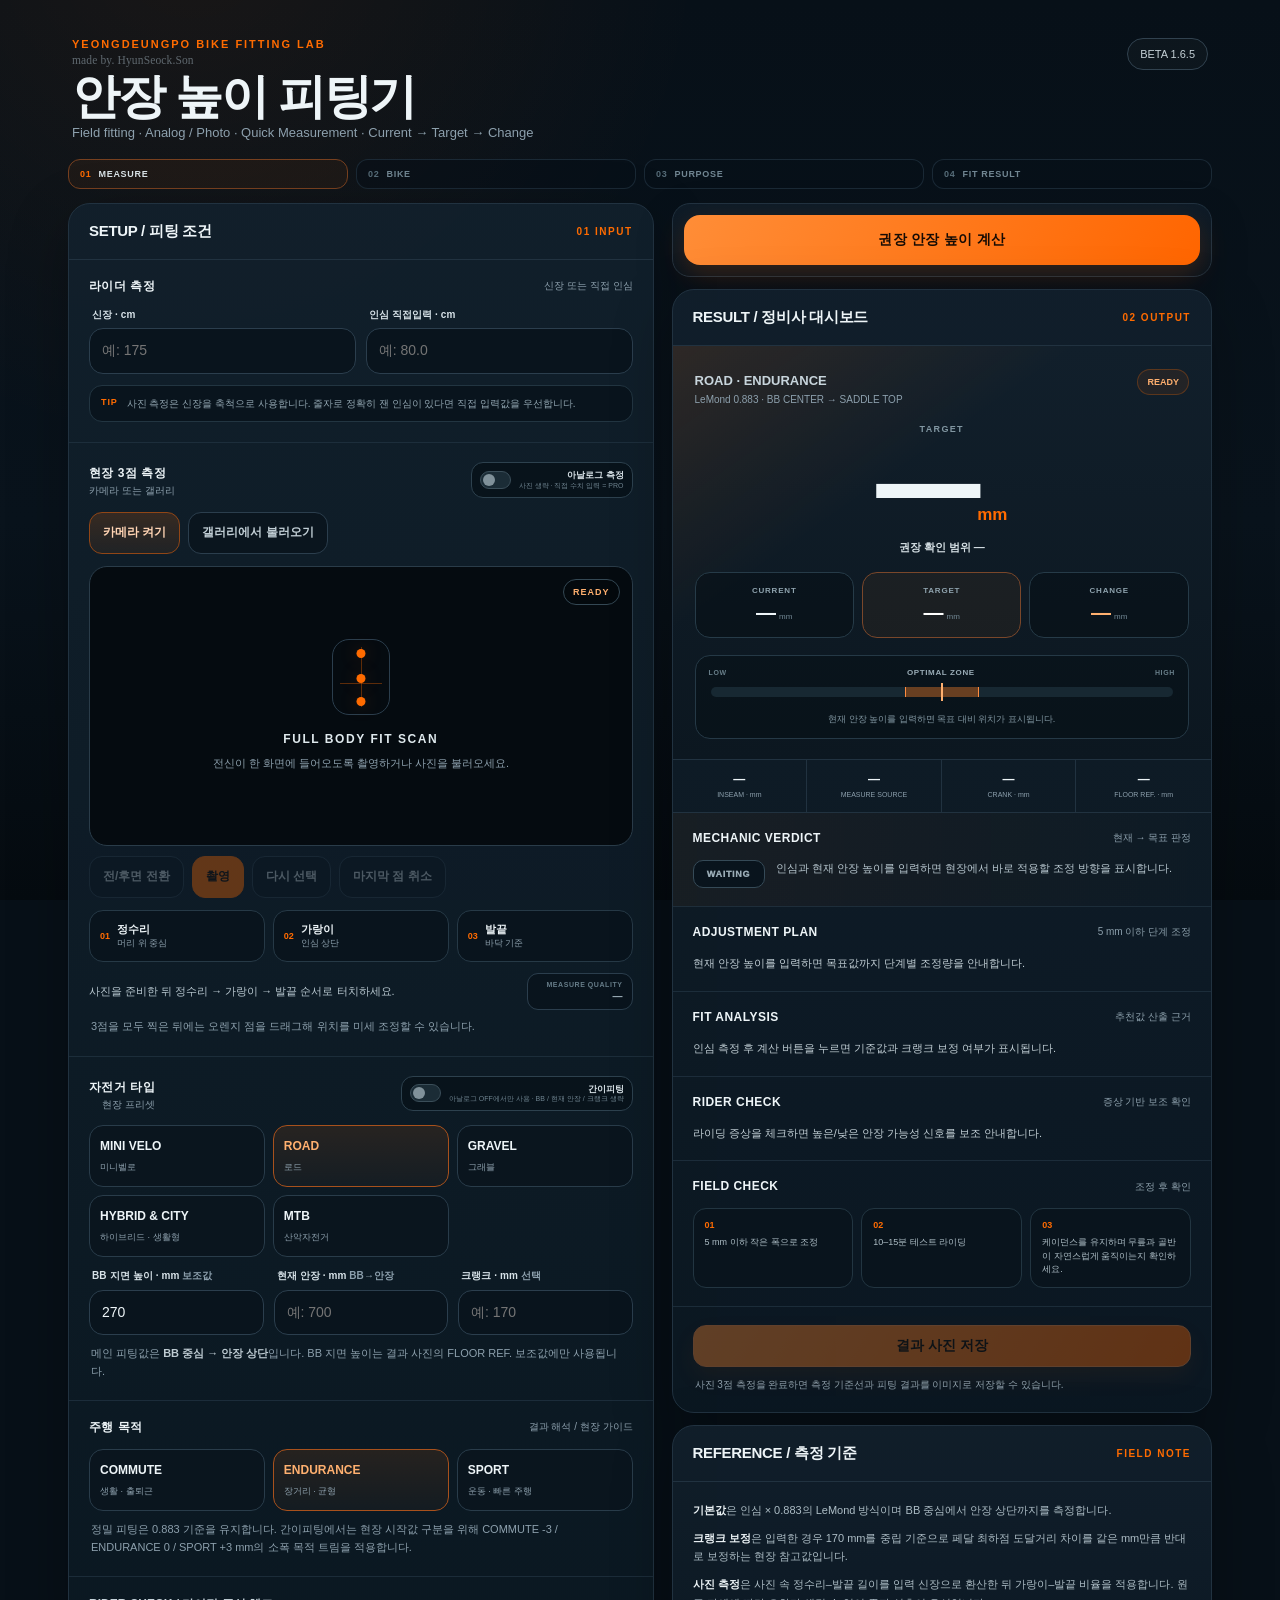
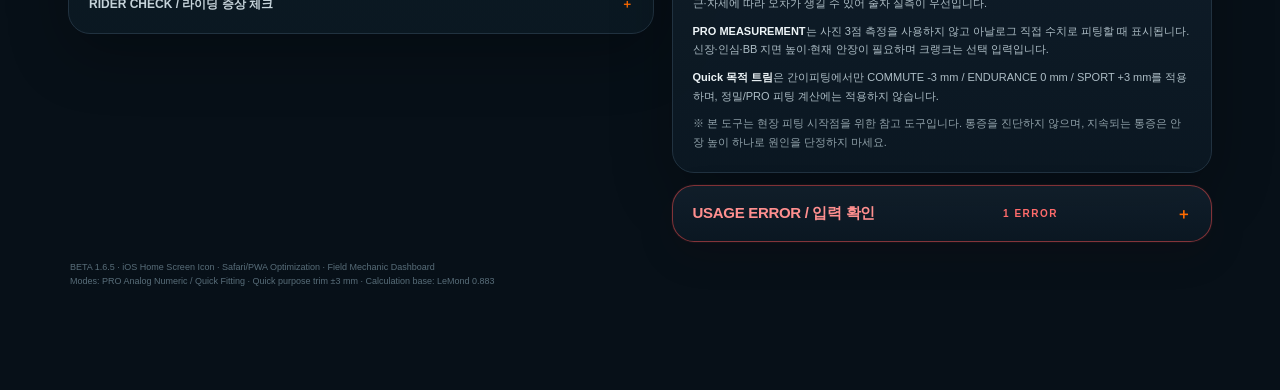
==== commit 78b6dc96: "Add files via upload Beta 1.6.5 — Fix PRO measurement classification, dashboard badges & stale PWA a" ====
--- a/index.html
+++ b/index.html
@@ -12,8 +12,8 @@
   <meta name="mobile-web-app-capable" content="yes">
   <meta name="format-detection" content="telephone=no">
   <meta name="description" content="영등포 현장형 자전거 안장 높이 피팅 도구. 아날로그 측정·간이피팅·카메라/갤러리 3점 측정·정비사 대시보드.">
-  <title>YEONGDEUNGPO BIKE FITTING LAB — Beta 1.6.4</title>
-  <link rel="manifest" href="./manifest.webmanifest?v=1.6.4-profix1">
+  <title>YEONGDEUNGPO BIKE FITTING LAB — Beta 1.6.5</title>
+  <link rel="manifest" href="./manifest.webmanifest?v=1.6.5-pro-ui1">
   <link rel="apple-touch-icon" href="./apple-touch-icon.png">
   <link rel="apple-touch-icon" sizes="180x180" href="./icons/apple-touch-icon-180.png">
   <link rel="apple-touch-icon" sizes="167x167" href="./icons/apple-touch-icon-167.png">
@@ -23,9 +23,9 @@
   <link rel="icon" type="image/png" sizes="48x48" href="./icons/favicon-48.png">
   <link rel="icon" type="image/png" sizes="32x32" href="./icons/favicon-32.png">
   <link rel="icon" type="image/png" sizes="16x16" href="./icons/favicon-16.png">
-  <link rel="stylesheet" href="./style.css?v=1.6.4-profix1">
+  <link rel="stylesheet" href="./style.css?v=1.6.5-pro-ui1">
 </head>
-<body>
+<body data-build="1.6.5-pro-ui1">
   <div class="wrap">
     <header class="topbar">
       <div class="brand">
@@ -34,7 +34,7 @@
         <h1>안장 높이 피팅기</h1>
         <p>Field fitting · Analog / Photo · Quick Measurement · Current → Target → Change</p>
       </div>
-      <div class="badge" aria-label="Beta version">BETA 1.6.4</div>
+      <div class="badge" aria-label="Beta version">BETA 1.6.5</div>
     </header>
 
     <nav class="flowbar" aria-label="피팅 순서">
@@ -190,7 +190,7 @@
                 <p class="meta" id="resultMeta">LeMond 0.883 · BB CENTER → SADDLE TOP</p>
               </div>
               <div class="hero-statuses">
-                <div class="pro-badge" id="proBadge" hidden>PRO MEASUREMENT</div>
+                <div class="pro-badge" id="proBadge" hidden><span class="pro-check" aria-hidden="true">✓</span><span>PRO MEASUREMENT</span></div>
                 <div class="quick-badge" id="quickBadge" hidden>QUICK MEASUREMENT</div>
                 <div class="status" id="resultState">READY</div>
               </div>
@@ -200,7 +200,7 @@
               <div class="target-label">TARGET</div>
               <div class="target-number"><span id="targetSaddle">—</span><small>mm</small></div>
               <div class="range" id="targetRange">권장 확인 범위 —</div>
-              <div class="pro-result-line" id="proResultLine" hidden>전문가 측정값: <strong>— mm</strong></div>
+              <div class="pro-result-line" id="proResultLine" hidden><span class="pro-result-label">PRO FIT VERIFIED</span><span>전문가 측정값 <strong>— mm</strong></span></div>
               <div class="quick-result-line" id="quickResultLine" hidden>간이 측정값: <strong>— mm</strong></div>
             </div>
 
@@ -289,13 +289,13 @@
     </main>
 
     <footer class="footer">
-      <div>BETA 1.6.4 · iOS Home Screen Icon · Safari/PWA Optimization · Field Mechanic Dashboard</div>
+      <div>BETA 1.6.5 · iOS Home Screen Icon · Safari/PWA Optimization · Field Mechanic Dashboard</div>
       <div>Modes: PRO Analog Numeric / Quick Fitting · Quick purpose trim ±3 mm · Calculation base: LeMond 0.883</div>
     </footer>
   </div>
 
   <canvas id="sourceCanvas" class="visually-hidden"></canvas>
   <canvas id="exportCanvas" class="visually-hidden"></canvas>
-  <script src="./app.js?v=1.6.4-profix1"></script>
+  <script src="./app.js?v=1.6.5-pro-ui1"></script>
 </body>
 </html>
--- a/style.css
+++ b/style.css
@@ -76,3 +76,17 @@
 .mode-switch.is-disabled{opacity:.48;cursor:not-allowed;filter:saturate(.65)}
 .mode-switch.is-disabled .switch-copy small{color:#536671}
 .mode-switch.is-disabled .switch-ui{background:#111e26;border-color:#263944}
+
+
+/* Beta 1.6.5 — PRO measurement identity */
+.pro-badge{display:inline-flex;align-items:center;gap:6px;padding:7px 10px;border:1px solid rgba(255,151,64,.72);border-radius:999px;color:#ffd9bb;background:linear-gradient(135deg,rgba(255,107,0,.16),rgba(255,107,0,.055));font-size:7px;font-weight:950;letter-spacing:.095em;white-space:nowrap;box-shadow:0 0 0 1px rgba(255,107,0,.07) inset,0 8px 24px rgba(255,107,0,.10)}
+.pro-badge .pro-check{display:grid;place-items:center;width:15px;height:15px;border-radius:50%;color:#120904;background:#ff8a32;font-size:9px;font-weight:1000;box-shadow:0 0 14px rgba(255,123,31,.28)}
+.pro-result-line{display:flex;align-items:center;justify-content:center;gap:9px;flex-wrap:wrap;width:max-content;max-width:100%;margin:12px auto 0;padding:9px 12px;color:#dfe8ec;background:linear-gradient(135deg,rgba(255,107,0,.10),rgba(5,16,23,.72));border:1px solid rgba(255,151,64,.40);border-radius:13px;font-size:9px;box-shadow:0 8px 24px rgba(0,0,0,.12)}
+.pro-result-line .pro-result-label{color:#ff9f58;font-size:7px;font-weight:950;letter-spacing:.12em}
+.pro-result-line strong{color:#ffd0aa;font-weight:950;font-variant-numeric:tabular-nums}
+.status[data-mode="professional"]{color:#ffd1ae;background:rgba(255,107,0,.10);border-color:rgba(255,151,64,.42);box-shadow:0 0 18px rgba(255,107,0,.08)}
+.status[data-mode="quick"]{color:#171006;background:linear-gradient(120deg,#ffb06f,#ff7a1a);border-color:transparent}
+.result-shell.professional-mode .hero{background:radial-gradient(circle at 88% 7%,rgba(255,107,0,.15),transparent 27%),linear-gradient(180deg,#111f2b,#0c1720)}
+.result-shell.professional-mode .target-number span{color:#fff;text-shadow:0 0 24px rgba(255,107,0,.07)}
+.result-shell.professional-mode .ctc.target{border-color:rgba(255,139,52,.58);box-shadow:inset 0 0 22px rgba(255,107,0,.035)}
+@media(max-width:560px){.pro-badge{padding:6px 8px;gap:5px;white-space:normal;text-align:center;line-height:1.15}.pro-badge .pro-check{width:14px;height:14px;flex:0 0 14px}.pro-result-line{gap:6px;padding:8px 10px}}
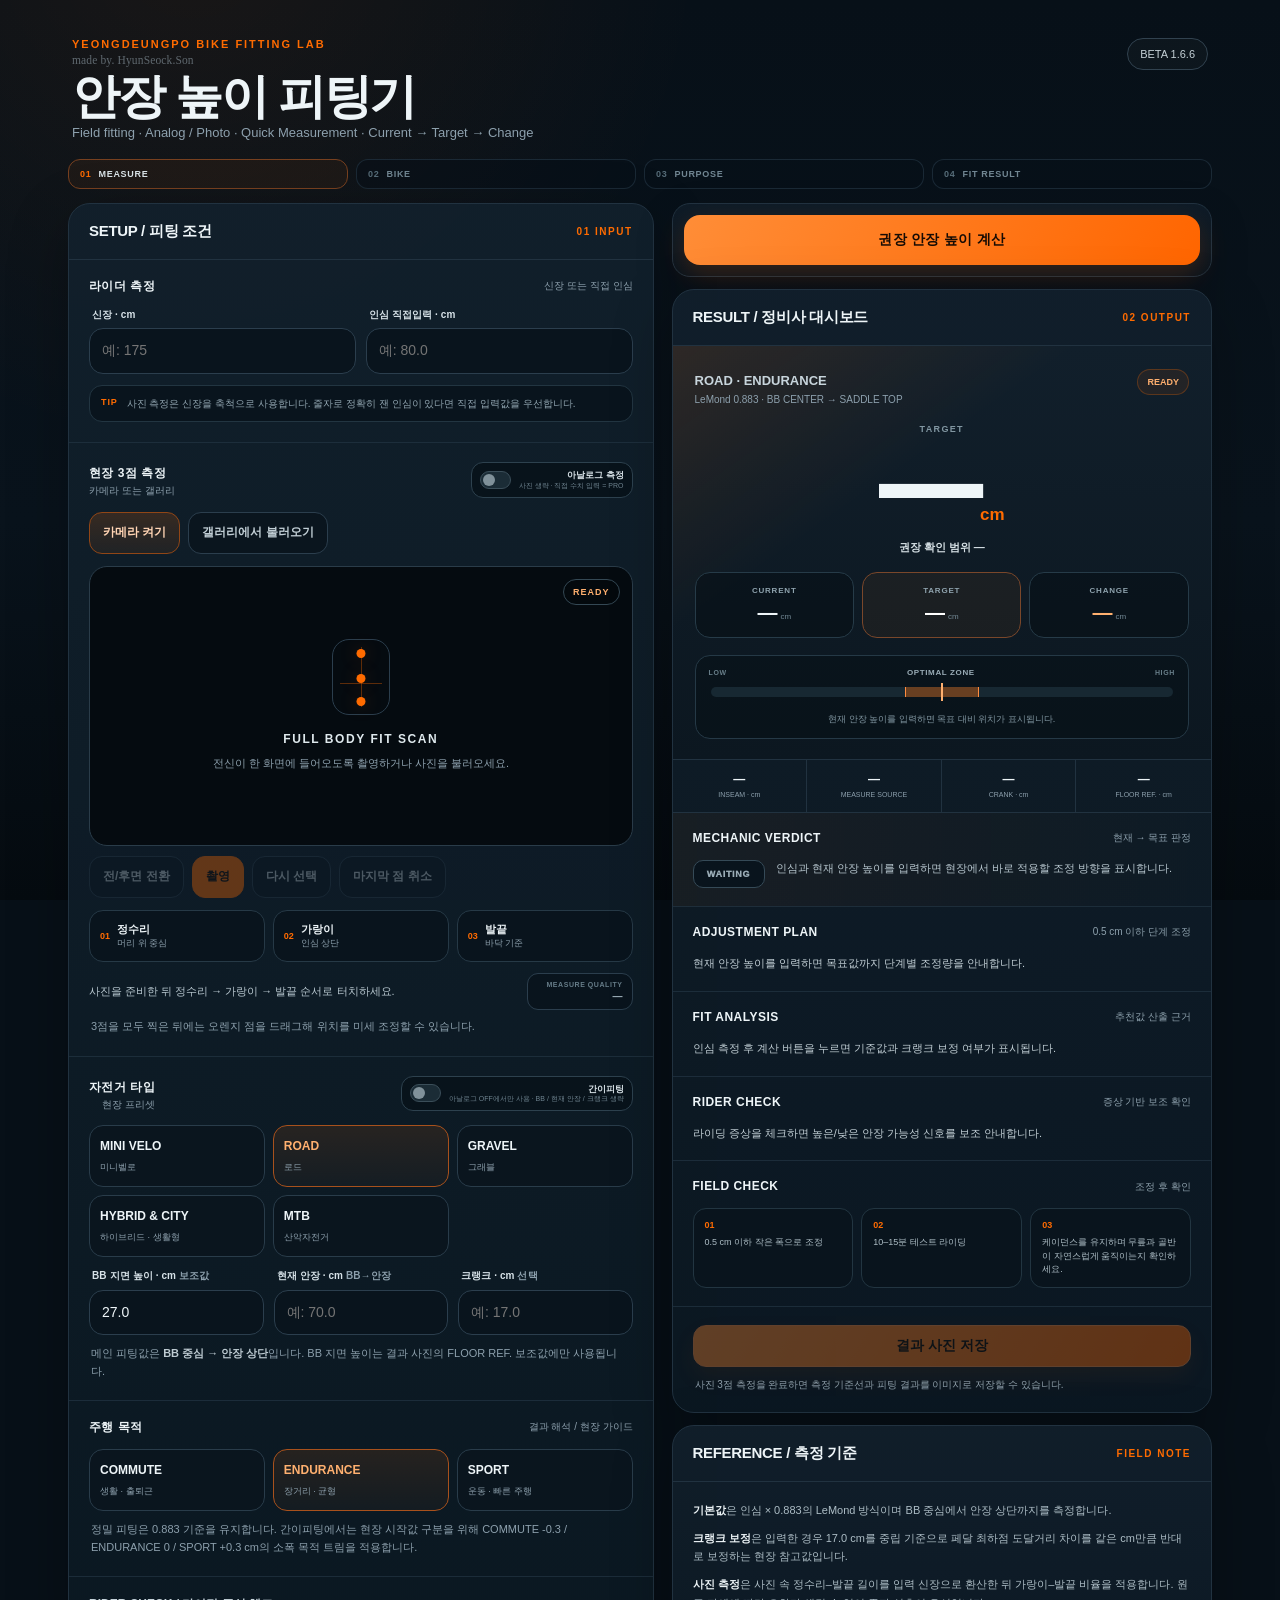
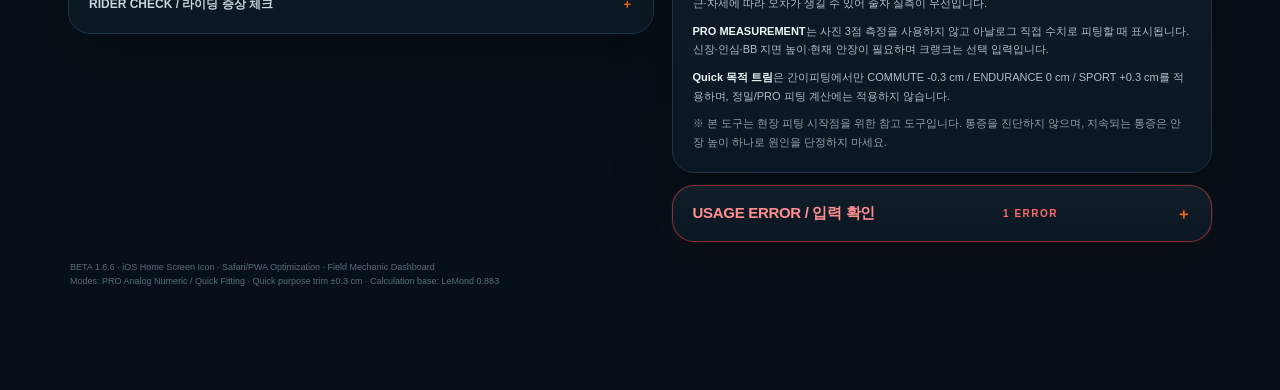
==== commit e60f832f: "Add files via upload Beta 1.6.6 — Convert all fitting measurements from mm to cm" ====
--- a/index.html
+++ b/index.html
@@ -12,8 +12,8 @@
   <meta name="mobile-web-app-capable" content="yes">
   <meta name="format-detection" content="telephone=no">
   <meta name="description" content="영등포 현장형 자전거 안장 높이 피팅 도구. 아날로그 측정·간이피팅·카메라/갤러리 3점 측정·정비사 대시보드.">
-  <title>YEONGDEUNGPO BIKE FITTING LAB — Beta 1.6.5</title>
-  <link rel="manifest" href="./manifest.webmanifest?v=1.6.5-pro-ui1">
+  <title>YEONGDEUNGPO BIKE FITTING LAB — Beta 1.6.6</title>
+  <link rel="manifest" href="./manifest.webmanifest?v=1.6.6-cm-ui1">
   <link rel="apple-touch-icon" href="./apple-touch-icon.png">
   <link rel="apple-touch-icon" sizes="180x180" href="./icons/apple-touch-icon-180.png">
   <link rel="apple-touch-icon" sizes="167x167" href="./icons/apple-touch-icon-167.png">
@@ -23,9 +23,9 @@
   <link rel="icon" type="image/png" sizes="48x48" href="./icons/favicon-48.png">
   <link rel="icon" type="image/png" sizes="32x32" href="./icons/favicon-32.png">
   <link rel="icon" type="image/png" sizes="16x16" href="./icons/favicon-16.png">
-  <link rel="stylesheet" href="./style.css?v=1.6.5-pro-ui1">
+  <link rel="stylesheet" href="./style.css?v=1.6.6-cm-ui1">
 </head>
-<body data-build="1.6.5-pro-ui1">
+<body data-build="1.6.6-cm-ui1">
   <div class="wrap">
     <header class="topbar">
       <div class="brand">
@@ -34,7 +34,7 @@
         <h1>안장 높이 피팅기</h1>
         <p>Field fitting · Analog / Photo · Quick Measurement · Current → Target → Change</p>
       </div>
-      <div class="badge" aria-label="Beta version">BETA 1.6.5</div>
+      <div class="badge" aria-label="Beta version">BETA 1.6.6</div>
     </header>
 
     <nav class="flowbar" aria-label="피팅 순서">
@@ -128,25 +128,25 @@
             </label>
           </div>
           <div class="choice-grid" id="bikeChoices">
-            <button class="choice" type="button" data-bike="minivelo" data-bb="281"><b>MINI VELO</b><span>미니벨로</span></button>
-            <button class="choice active" type="button" data-bike="road" data-bb="270"><b>ROAD</b><span>로드</span></button>
-            <button class="choice" type="button" data-bike="gravel" data-bb="280"><b>GRAVEL</b><span>그래블</span></button>
-            <button class="choice" type="button" data-bike="hybrid" data-bb="260"><b>HYBRID & CITY</b><span>하이브리드 · 생활형</span></button>
-            <button class="choice" type="button" data-bike="mtb" data-bb="300"><b>MTB</b><span>산악자전거</span></button>
+            <button class="choice" type="button" data-bike="minivelo" data-bb="28.1"><b>MINI VELO</b><span>미니벨로</span></button>
+            <button class="choice active" type="button" data-bike="road" data-bb="27.0"><b>ROAD</b><span>로드</span></button>
+            <button class="choice" type="button" data-bike="gravel" data-bb="28.0"><b>GRAVEL</b><span>그래블</span></button>
+            <button class="choice" type="button" data-bike="hybrid" data-bb="26.0"><b>HYBRID & CITY</b><span>하이브리드 · 생활형</span></button>
+            <button class="choice" type="button" data-bike="mtb" data-bb="30.0"><b>MTB</b><span>산악자전거</span></button>
           </div>
 
           <div class="fields three compact-top">
             <div class="field" id="bbField" data-quick-skip>
-              <label for="bbHeight">BB 지면 높이 · mm <span>보조값</span></label>
-              <input id="bbHeight" type="number" inputmode="decimal" min="200" max="400" step="1" value="270">
+              <label for="bbHeight">BB 지면 높이 · cm <span>보조값</span></label>
+              <input id="bbHeight" type="number" inputmode="decimal" min="20" max="40" step="0.1" value="27.0">
             </div>
             <div class="field" id="currentField" data-quick-skip>
-              <label for="currentSaddle">현재 안장 · mm <span>BB→안장</span></label>
-              <input id="currentSaddle" type="number" inputmode="decimal" min="450" max="1000" step="1" placeholder="예: 700">
+              <label for="currentSaddle">현재 안장 · cm <span>BB→안장</span></label>
+              <input id="currentSaddle" type="number" inputmode="decimal" min="45" max="100" step="0.1" placeholder="예: 70.0">
             </div>
             <div class="field" id="crankField" data-quick-skip>
-              <label for="crankLength">크랭크 · mm <span>선택</span></label>
-              <input id="crankLength" type="number" inputmode="decimal" min="140" max="190" step="2.5" placeholder="예: 170">
+              <label for="crankLength">크랭크 · cm <span>선택</span></label>
+              <input id="crankLength" type="number" inputmode="decimal" min="14" max="19" step="0.25" placeholder="예: 17.0">
             </div>
           </div>
           <p class="hint">메인 피팅값은 <strong>BB 중심 → 안장 상단</strong>입니다. BB 지면 높이는 결과 사진의 FLOOR REF. 보조값에만 사용됩니다.</p>
@@ -159,7 +159,7 @@
             <button class="choice active" type="button" data-purpose="endurance"><b>ENDURANCE</b><span>장거리 · 균형</span></button>
             <button class="choice" type="button" data-purpose="sport"><b>SPORT</b><span>운동 · 빠른 주행</span></button>
           </div>
-          <p class="hint">정밀 피팅은 0.883 기준을 유지합니다. 간이피팅에서는 현장 시작값 구분을 위해 COMMUTE -3 / ENDURANCE 0 / SPORT +3 mm의 소폭 목적 트림을 적용합니다.</p>
+          <p class="hint">정밀 피팅은 0.883 기준을 유지합니다. 간이피팅에서는 현장 시작값 구분을 위해 COMMUTE -0.3 / ENDURANCE 0 / SPORT +0.3 cm의 소폭 목적 트림을 적용합니다.</p>
         </section>
 
         <details class="section advanced" id="riderCheckDetails">
@@ -198,16 +198,16 @@
 
             <div class="target-panel">
               <div class="target-label">TARGET</div>
-              <div class="target-number"><span id="targetSaddle">—</span><small>mm</small></div>
+              <div class="target-number"><span id="targetSaddle">—</span><small>cm</small></div>
               <div class="range" id="targetRange">권장 확인 범위 —</div>
-              <div class="pro-result-line" id="proResultLine" hidden><span class="pro-result-label">PRO FIT VERIFIED</span><span>전문가 측정값 <strong>— mm</strong></span></div>
-              <div class="quick-result-line" id="quickResultLine" hidden>간이 측정값: <strong>— mm</strong></div>
+              <div class="pro-result-line" id="proResultLine" hidden><span class="pro-result-label">PRO FIT VERIFIED</span><span>전문가 측정값 <strong>— cm</strong></span></div>
+              <div class="quick-result-line" id="quickResultLine" hidden>간이 측정값: <strong>— cm</strong></div>
             </div>
 
             <div class="ctc-grid" aria-label="Current Target Change">
-              <div class="ctc"><span>CURRENT</span><b id="heroCurrent">—</b><small>mm</small></div>
-              <div class="ctc target"><span>TARGET</span><b id="heroTarget">—</b><small>mm</small></div>
-              <div class="ctc change"><span>CHANGE</span><b id="heroChange">—</b><small>mm</small></div>
+              <div class="ctc"><span>CURRENT</span><b id="heroCurrent">—</b><small>cm</small></div>
+              <div class="ctc target"><span>TARGET</span><b id="heroTarget">—</b><small>cm</small></div>
+              <div class="ctc change"><span>CHANGE</span><b id="heroChange">—</b><small>cm</small></div>
             </div>
 
             <div class="fit-gauge" id="fitGauge" data-state="idle">
@@ -222,10 +222,10 @@
           </div>
 
           <div class="metric-strip">
-            <div class="metric"><b id="metricInseam">—</b><span>INSEAM · mm</span></div>
+            <div class="metric"><b id="metricInseam">—</b><span>INSEAM · cm</span></div>
             <div class="metric"><b id="metricSource">—</b><span>MEASURE SOURCE</span></div>
-            <div class="metric"><b id="metricCrank">—</b><span>CRANK · mm</span></div>
-            <div class="metric"><b id="metricFloor">—</b><span>FLOOR REF. · mm</span></div>
+            <div class="metric"><b id="metricCrank">—</b><span>CRANK · cm</span></div>
+            <div class="metric"><b id="metricFloor">—</b><span>FLOOR REF. · cm</span></div>
           </div>
 
           <div class="insight mechanic-verdict">
@@ -237,7 +237,7 @@
           </div>
 
           <div class="insight">
-            <div class="section-title"><strong>ADJUSTMENT PLAN</strong><span>5 mm 이하 단계 조정</span></div>
+            <div class="section-title"><strong>ADJUSTMENT PLAN</strong><span>0.5 cm 이하 단계 조정</span></div>
             <div id="adjustPlan" class="analysis-copy">현재 안장 높이를 입력하면 목표값까지 단계별 조정량을 안내합니다.</div>
           </div>
 
@@ -270,10 +270,10 @@
           <div class="head"><h2>REFERENCE / 측정 기준</h2><span class="kicker">FIELD NOTE</span></div>
           <div class="section reference-copy">
             <p><strong>기본값</strong>은 인심 × 0.883의 LeMond 방식이며 BB 중심에서 안장 상단까지를 측정합니다.</p>
-            <p><strong>크랭크 보정</strong>은 입력한 경우 170 mm를 중립 기준으로 페달 최하점 도달거리 차이를 같은 mm만큼 반대로 보정하는 현장 참고값입니다.</p>
+            <p><strong>크랭크 보정</strong>은 입력한 경우 17.0 cm를 중립 기준으로 페달 최하점 도달거리 차이를 같은 cm만큼 반대로 보정하는 현장 참고값입니다.</p>
             <p><strong>사진 측정</strong>은 사진 속 정수리–발끝 길이를 입력 신장으로 환산한 뒤 가랑이–발끝 비율을 적용합니다. 원근·자세에 따라 오차가 생길 수 있어 줄자 실측이 우선입니다.</p>
             <p><strong>PRO MEASUREMENT</strong>는 사진 3점 측정을 사용하지 않고 아날로그 직접 수치로 피팅할 때 표시됩니다. 신장·인심·BB 지면 높이·현재 안장이 필요하며 크랭크는 선택 입력입니다.</p>
-            <p><strong>Quick 목적 트림</strong>은 간이피팅에서만 COMMUTE -3 mm / ENDURANCE 0 mm / SPORT +3 mm를 적용하며, 정밀/PRO 피팅 계산에는 적용하지 않습니다.</p>
+            <p><strong>Quick 목적 트림</strong>은 간이피팅에서만 COMMUTE -0.3 cm / ENDURANCE 0 cm / SPORT +0.3 cm를 적용하며, 정밀/PRO 피팅 계산에는 적용하지 않습니다.</p>
             <p class="warning">※ 본 도구는 현장 피팅 시작점을 위한 참고 도구입니다. 통증을 진단하지 않으며, 지속되는 통증은 안장 높이 하나로 원인을 단정하지 마세요.</p>
           </div>
         </section>
@@ -289,13 +289,13 @@
     </main>
 
     <footer class="footer">
-      <div>BETA 1.6.5 · iOS Home Screen Icon · Safari/PWA Optimization · Field Mechanic Dashboard</div>
-      <div>Modes: PRO Analog Numeric / Quick Fitting · Quick purpose trim ±3 mm · Calculation base: LeMond 0.883</div>
+      <div>BETA 1.6.6 · iOS Home Screen Icon · Safari/PWA Optimization · Field Mechanic Dashboard</div>
+      <div>Modes: PRO Analog Numeric / Quick Fitting · Quick purpose trim ±0.3 cm · Calculation base: LeMond 0.883</div>
     </footer>
   </div>
 
   <canvas id="sourceCanvas" class="visually-hidden"></canvas>
   <canvas id="exportCanvas" class="visually-hidden"></canvas>
-  <script src="./app.js?v=1.6.5-pro-ui1"></script>
+  <script src="./app.js?v=1.6.6-cm-ui1"></script>
 </body>
 </html>
